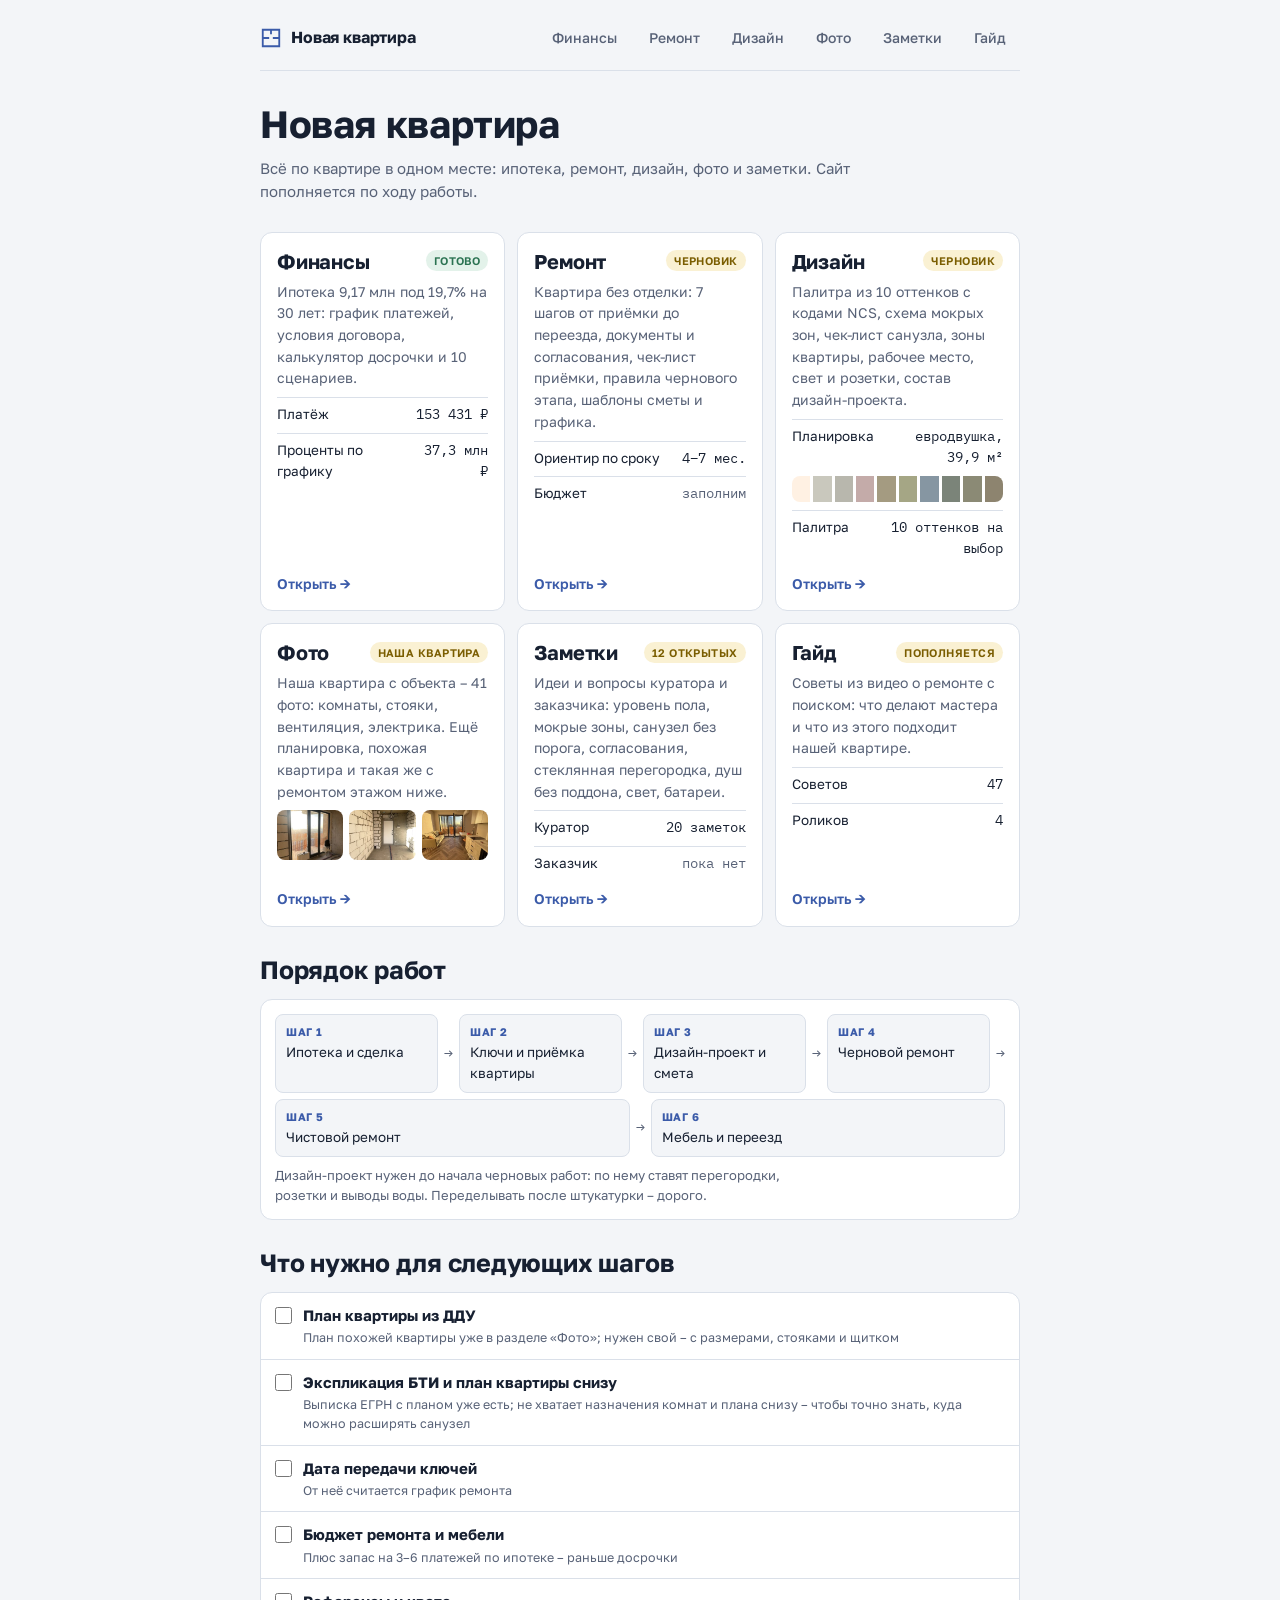
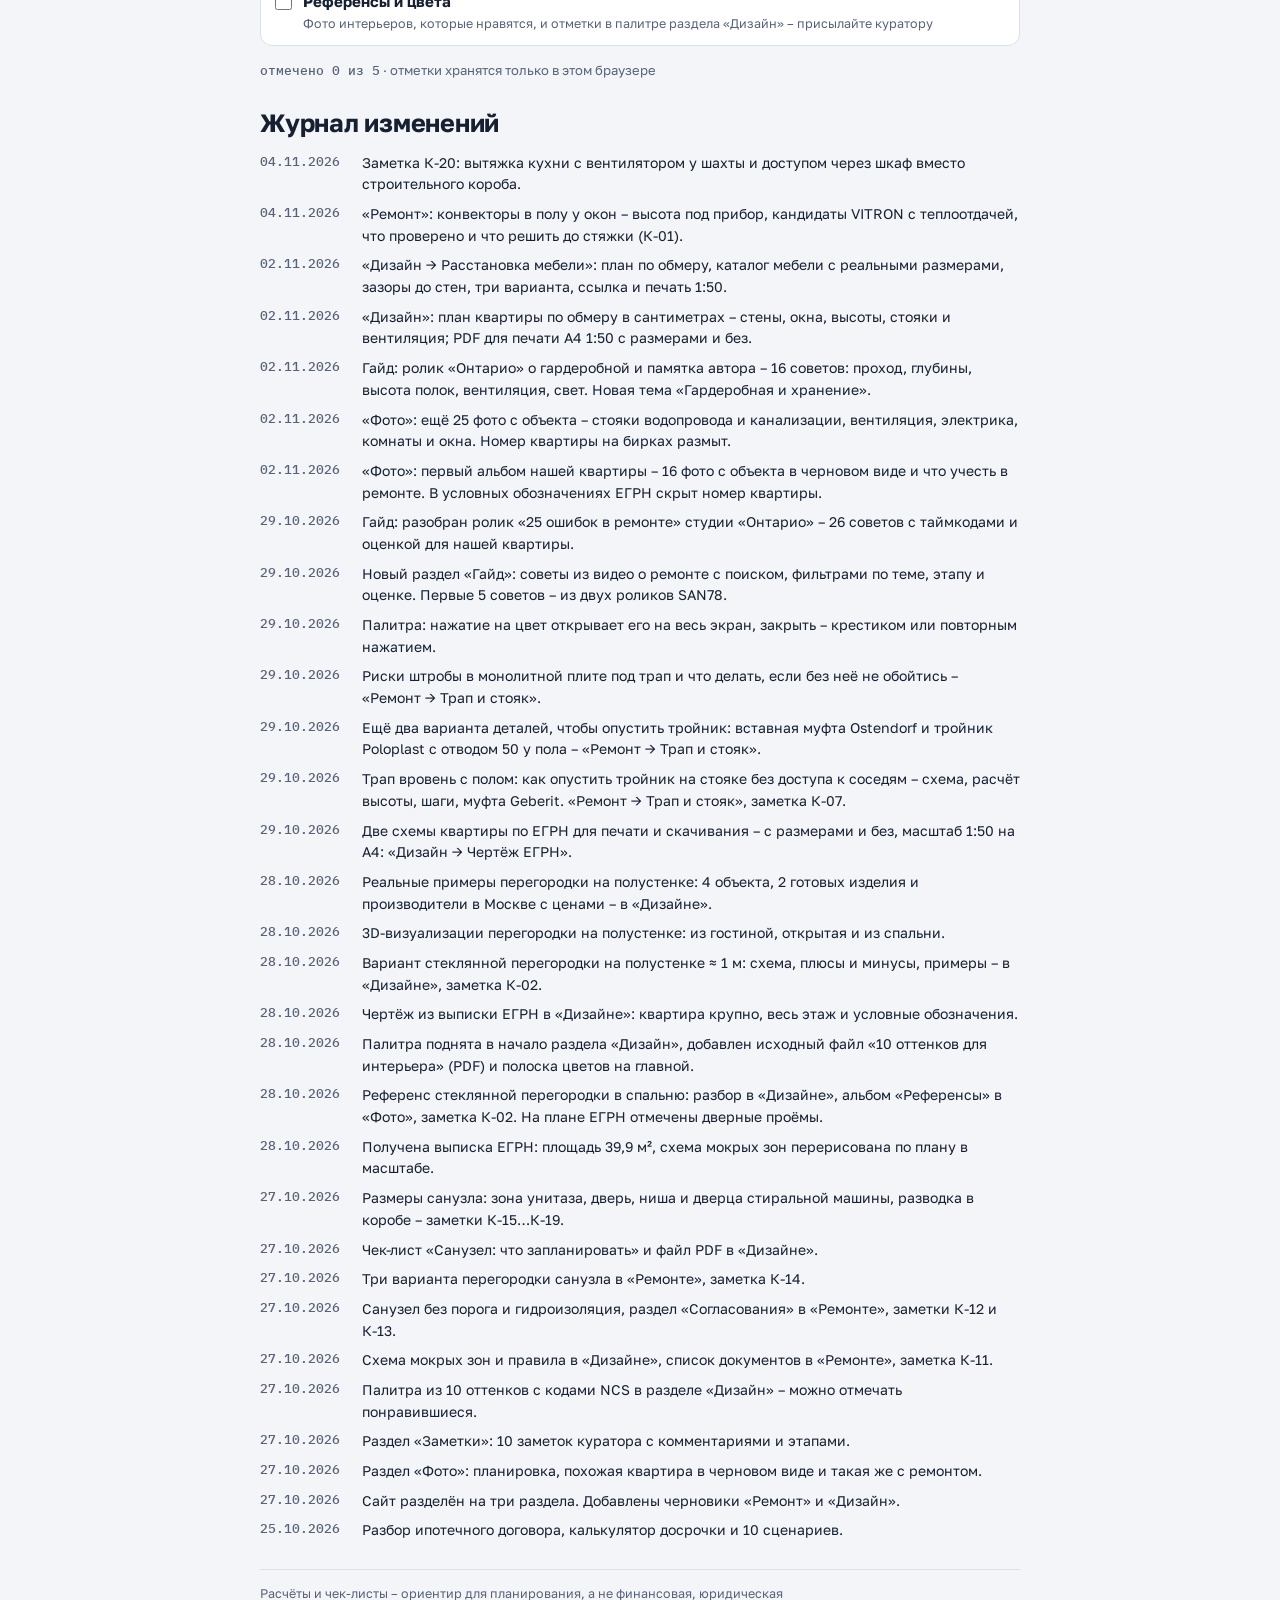
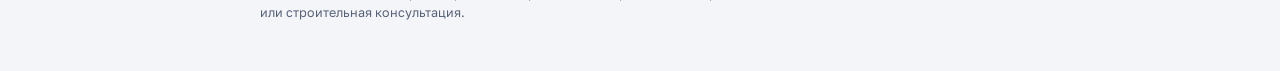
==== index.html @ 610b4671 "Заметки: К-20 – вытяжка кухни с вентилятором у шахты, доступ через шкаф Co-Authored-By: Claude Opus " ====
<!doctype html>
<html lang="ru">
<head>
<meta charset="utf-8">
<meta name="viewport" content="width=device-width, initial-scale=1, viewport-fit=cover">
<meta name="robots" content="noindex">
<meta name="description" content="Финансы, ремонт и дизайн новой квартиры в одном месте.">
<title>Новая квартира</title>
<link rel="preconnect" href="https://fonts.googleapis.com">
<link rel="preconnect" href="https://fonts.gstatic.com" crossorigin>
<link rel="stylesheet" href="https://fonts.googleapis.com/css2?family=Golos+Text:wght@400;500;600;700&family=IBM+Plex+Mono:wght@400;500;600&display=swap">
<link rel="stylesheet" href="assets/site.css">
</head>
<body>
<div class="wrap">
<header class="site">
  <a class="brand" href="./"><svg class="mark" viewBox="0 0 24 24" aria-hidden="true"><path d="M3 3h18v18H3zM3 12h7M14 12h7M12 3v5" fill="none" stroke="currentColor" stroke-width="2"/></svg>Новая квартира</a>
  <nav class="sections" aria-label="Разделы сайта"><a href="finansy/">Финансы</a><a href="remont/">Ремонт</a><a href="dizain/">Дизайн</a><a href="foto/">Фото</a><a href="zametki/">Заметки</a><a href="gaid/">Гайд</a></nav>
</header>

<div class="hero">
  <h1>Новая квартира</h1>
  <p class="muted">Всё по квартире в одном месте: ипотека, ремонт, дизайн, фото и заметки. Сайт пополняется по ходу работы.</p>
</div>

<section aria-label="Разделы">
  <div class="cards">
    <a class="card" href="finansy/">
      <div class="top"><h2>Финансы</h2><span class="chip o">Готово</span></div>
      <p>Ипотека 9,17 млн под 19,7% на 30 лет: график платежей, условия договора, калькулятор досрочки и 10 сценариев.</p>
      <div class="kv"><span>Платёж</span><span>153 431 ₽</span></div>
      <div class="kv"><span>Проценты по графику</span><span>37,3 млн ₽</span></div>
      <span class="go">Открыть →</span>
    </a>
    <a class="card" href="remont/">
      <div class="top"><h2>Ремонт</h2><span class="chip c">Черновик</span></div>
      <p>Квартира без отделки: 7 шагов от приёмки до переезда, документы и согласования, чек-лист приёмки, правила чернового этапа, шаблоны сметы и графика.</p>
      <div class="kv"><span>Ориентир по сроку</span><span>4–7 мес.</span></div>
      <div class="kv"><span>Бюджет</span><span class="tbd">заполним</span></div>
      <span class="go">Открыть →</span>
    </a>
    <a class="card" href="dizain/">
      <div class="top"><h2>Дизайн</h2><span class="chip c">Черновик</span></div>
      <p>Палитра из 10 оттенков с кодами NCS, схема мокрых зон, чек-лист санузла, зоны квартиры, рабочее место, свет и розетки, состав дизайн-проекта.</p>
      <div class="kv"><span>Планировка</span><span>евродвушка, 39,9 м²</span></div>
      <div class="palstrip" aria-label="Палитра из 10 оттенков"><i style="background:#FFF1E3"></i><i style="background:#C9C8BD"></i><i style="background:#B8B7AD"></i><i style="background:#C4ABA9"></i><i style="background:#A49B81"></i><i style="background:#A5A685"></i><i style="background:#8696A2"></i><i style="background:#7B8479"></i><i style="background:#8B8A75"></i><i style="background:#8D846F"></i></div>
      <div class="kv"><span>Палитра</span><span>10 оттенков на выбор</span></div>
      <span class="go">Открыть →</span>
    </a>
    <a class="card" href="foto/">
      <div class="top"><h2>Фото</h2><span class="chip c">Наша квартира</span></div>
      <p>Наша квартира с объекта – 41 фото: комнаты, стояки, вентиляция, электрика. Ещё планировка, похожая квартира и такая же с ремонтом этажом ниже.</p>
      <div class="strip" aria-hidden="true"><img src="foto/img/t/nasha-13.webp" alt="" loading="lazy"><img src="foto/img/t/nasha-02.webp" alt="" loading="lazy"><img src="foto/img/t/gotovaya-01.webp" alt="" loading="lazy"></div>
      <span class="go">Открыть →</span>
    </a>
    <a class="card" href="zametki/">
      <div class="top"><h2>Заметки</h2><span class="chip c">12 открытых</span></div>
      <p>Идеи и вопросы куратора и заказчика: уровень пола, мокрые зоны, санузел без порога, согласования, стеклянная перегородка, душ без поддона, свет, батареи.</p>
      <div class="kv"><span>Куратор</span><span>20 заметок</span></div>
      <div class="kv"><span>Заказчик</span><span class="tbd">пока нет</span></div>
      <span class="go">Открыть →</span>
    </a>
    <a class="card" href="gaid/">
      <div class="top"><h2>Гайд</h2><span class="chip c">Пополняется</span></div>
      <p>Советы из видео о ремонте с поиском: что делают мастера и что из этого подходит нашей квартире.</p>
      <div class="kv"><span>Советов</span><span data-g-tips>–</span></div>
      <div class="kv"><span>Роликов</span><span data-g-videos>–</span></div>
      <span class="go">Открыть →</span>
    </a>
  </div>
</section>

<section>
  <h2>Порядок работ</h2>
  <div class="flow">
    <div class="steps">
      <div class="step"><b>Шаг 1</b>Ипотека и сделка</div><span class="arrow">→</span>
      <div class="step"><b>Шаг 2</b>Ключи и приёмка квартиры</div><span class="arrow">→</span>
      <div class="step"><b>Шаг 3</b>Дизайн-проект и смета</div><span class="arrow">→</span>
      <div class="step"><b>Шаг 4</b>Черновой ремонт</div><span class="arrow">→</span>
      <div class="step"><b>Шаг 5</b>Чистовой ремонт</div><span class="arrow">→</span>
      <div class="step"><b>Шаг 6</b>Мебель и переезд</div>
    </div>
    <p class="small muted">Дизайн-проект нужен до начала черновых работ: по нему ставят перегородки, розетки и выводы воды. Переделывать после штукатурки – дорого.</p>
  </div>
</section>

<section>
  <h2>Что нужно для следующих шагов</h2>
  <ul class="checklist" data-list="home-next">
    <li><label><input type="checkbox" value="plan"><span><b>План квартиры из ДДУ</b><small>План похожей квартиры уже в разделе «Фото»; нужен свой – с размерами, стояками и щитком</small></span></label></li>
    <li><label><input type="checkbox" value="egrn"><span><b>Экспликация БТИ и план квартиры снизу</b><small>Выписка ЕГРН с планом уже есть; не хватает назначения комнат и плана снизу – чтобы точно знать, куда можно расширять санузел</small></span></label></li>
    <li><label><input type="checkbox" value="keys"><span><b>Дата передачи ключей</b><small>От неё считается график ремонта</small></span></label></li>
    <li><label><input type="checkbox" value="budget"><span><b>Бюджет ремонта и мебели</b><small>Плюс запас на 3–6 платежей по ипотеке – раньше досрочки</small></span></label></li>
    <li><label><input type="checkbox" value="style"><span><b>Референсы и цвета</b><small>Фото интерьеров, которые нравятся, и отметки в палитре раздела «Дизайн» – присылайте куратору</small></span></label></li>
  </ul>
  <p class="small muted"><span class="progress" data-progress="home-next"></span> · отметки хранятся только в этом браузере</p>
</section>

<section>
  <h2>Журнал изменений</h2>
  <ul class="log">
    <li><time datetime="2026-11-04">04.11.2026</time><span>Заметка К-20: вытяжка кухни с вентилятором у шахты и доступом через шкаф вместо строительного короба.</span></li>
    <li><time datetime="2026-11-04">04.11.2026</time><span>«Ремонт»: конвекторы в полу у окон – высота под прибор, кандидаты VITRON с теплоотдачей, что проверено и что решить до стяжки (К-01).</span></li>
    <li><time datetime="2026-11-02">02.11.2026</time><span>«Дизайн → Расстановка мебели»: план по обмеру, каталог мебели с реальными размерами, зазоры до стен, три варианта, ссылка и печать 1:50.</span></li>
    <li><time datetime="2026-11-02">02.11.2026</time><span>«Дизайн»: план квартиры по обмеру в сантиметрах – стены, окна, высоты, стояки и вентиляция; PDF для печати A4 1:50 с размерами и без.</span></li>
    <li><time datetime="2026-11-02">02.11.2026</time><span>Гайд: ролик «Онтарио» о гардеробной и памятка автора – 16 советов: проход, глубины, высота полок, вентиляция, свет. Новая тема «Гардеробная и хранение».</span></li>
    <li><time datetime="2026-11-02">02.11.2026</time><span>«Фото»: ещё 25 фото с объекта – стояки водопровода и канализации, вентиляция, электрика, комнаты и окна. Номер квартиры на бирках размыт.</span></li>
    <li><time datetime="2026-11-02">02.11.2026</time><span>«Фото»: первый альбом нашей квартиры – 16 фото с объекта в черновом виде и что учесть в ремонте. В условных обозначениях ЕГРН скрыт номер квартиры.</span></li>
    <li><time datetime="2026-10-29">29.10.2026</time><span>Гайд: разобран ролик «25 ошибок в ремонте» студии «Онтарио» – 26 советов с таймкодами и оценкой для нашей квартиры.</span></li>
    <li><time datetime="2026-10-29">29.10.2026</time><span>Новый раздел «Гайд»: советы из видео о ремонте с поиском, фильтрами по теме, этапу и оценке. Первые 5 советов – из двух роликов SAN78.</span></li>
    <li><time datetime="2026-10-29">29.10.2026</time><span>Палитра: нажатие на цвет открывает его на весь экран, закрыть – крестиком или повторным нажатием.</span></li>
    <li><time datetime="2026-10-29">29.10.2026</time><span>Риски штробы в монолитной плите под трап и что делать, если без неё не обойтись – «Ремонт → Трап и стояк».</span></li>
    <li><time datetime="2026-10-29">29.10.2026</time><span>Ещё два варианта деталей, чтобы опустить тройник: вставная муфта Ostendorf и тройник Poloplast с отводом 50 у пола – «Ремонт → Трап и стояк».</span></li>
    <li><time datetime="2026-10-29">29.10.2026</time><span>Трап вровень с полом: как опустить тройник на стояке без доступа к соседям – схема, расчёт высоты, шаги, муфта Geberit. «Ремонт → Трап и стояк», заметка К-07.</span></li>
    <li><time datetime="2026-10-29">29.10.2026</time><span>Две схемы квартиры по ЕГРН для печати и скачивания – с размерами и без, масштаб 1:50 на A4: «Дизайн → Чертёж ЕГРН».</span></li>
    <li><time datetime="2026-10-28">28.10.2026</time><span>Реальные примеры перегородки на полустенке: 4 объекта, 2 готовых изделия и производители в Москве с ценами – в «Дизайне».</span></li>
    <li><time datetime="2026-10-28">28.10.2026</time><span>3D-визуализации перегородки на полустенке: из гостиной, открытая и из спальни.</span></li>
    <li><time datetime="2026-10-28">28.10.2026</time><span>Вариант стеклянной перегородки на полустенке ≈ 1 м: схема, плюсы и минусы, примеры – в «Дизайне», заметка К-02.</span></li>
    <li><time datetime="2026-10-28">28.10.2026</time><span>Чертёж из выписки ЕГРН в «Дизайне»: квартира крупно, весь этаж и условные обозначения.</span></li>
    <li><time datetime="2026-10-28">28.10.2026</time><span>Палитра поднята в начало раздела «Дизайн», добавлен исходный файл «10 оттенков для интерьера» (PDF) и полоска цветов на главной.</span></li>
    <li><time datetime="2026-10-28">28.10.2026</time><span>Референс стеклянной перегородки в спальню: разбор в «Дизайне», альбом «Референсы» в «Фото», заметка К-02. На плане ЕГРН отмечены дверные проёмы.</span></li>
    <li><time datetime="2026-10-28">28.10.2026</time><span>Получена выписка ЕГРН: площадь 39,9 м², схема мокрых зон перерисована по плану в масштабе.</span></li>
    <li><time datetime="2026-10-27">27.10.2026</time><span>Размеры санузла: зона унитаза, дверь, ниша и дверца стиральной машины, разводка в коробе – заметки К-15…К-19.</span></li>
    <li><time datetime="2026-10-27">27.10.2026</time><span>Чек-лист «Санузел: что запланировать» и файл PDF в «Дизайне».</span></li>
    <li><time datetime="2026-10-27">27.10.2026</time><span>Три варианта перегородки санузла в «Ремонте», заметка К-14.</span></li>
    <li><time datetime="2026-10-27">27.10.2026</time><span>Санузел без порога и гидроизоляция, раздел «Согласования» в «Ремонте», заметки К-12 и К-13.</span></li>
    <li><time datetime="2026-10-27">27.10.2026</time><span>Схема мокрых зон и правила в «Дизайне», список документов в «Ремонте», заметка К-11.</span></li>
    <li><time datetime="2026-10-27">27.10.2026</time><span>Палитра из 10 оттенков с кодами NCS в разделе «Дизайн» – можно отмечать понравившиеся.</span></li>
    <li><time datetime="2026-10-27">27.10.2026</time><span>Раздел «Заметки»: 10 заметок куратора с комментариями и этапами.</span></li>
    <li><time datetime="2026-10-27">27.10.2026</time><span>Раздел «Фото»: планировка, похожая квартира в черновом виде и такая же с ремонтом.</span></li>
    <li><time datetime="2026-10-27">27.10.2026</time><span>Сайт разделён на три раздела. Добавлены черновики «Ремонт» и «Дизайн».</span></li>
    <li><time datetime="2026-10-25">25.10.2026</time><span>Разбор ипотечного договора, калькулятор досрочки и 10 сценариев.</span></li>
  </ul>
</section>

<footer>
  <p>Расчёты и чек-листы – ориентир для планирования, а не финансовая, юридическая или строительная консультация.</p>
</footer>
</div>
<script src="assets/site.js"></script>
</body>
</html>
---- assets/site.css ----
/* Общие стили сайта «Новая квартира».
   Layout: одна колонка до 760px, меню разделов сверху; деньги и размеры – моноширинным шрифтом, как в выписке и на чертеже */
:root{
  --bg:#F3F5F8; --surface:#FFFFFF; --ink:#172031; --muted:#586277; --line:#DAE0E9; --tint:#E8EEF9;
  --accent:#3B5BA9; --int:#C9741F; --princ:#3B5BA9; --base:#8C95A6;
  --warn:#A9401A; --warn-bg:#FBEBE3; --chk:#7A5D00; --chk-bg:#FAF1D3; --ok:#2B7352; --ok-bg:#E3F2EA;
  --f-display:"Golos Text", system-ui, -apple-system, "Segoe UI", sans-serif;
  --f-body:"Golos Text", system-ui, -apple-system, "Segoe UI", sans-serif;
  --f-num:"IBM Plex Mono", ui-monospace, "SFMono-Regular", Menlo, Consolas, monospace;
}
@media (prefers-color-scheme: dark){ :root:not([data-theme="light"]){
  --bg:#0D1118; --surface:#151B26; --ink:#E3E7EF; --muted:#98A1B3; --line:#273042; --tint:#1A2336;
  --accent:#93AAF0; --int:#C47A30; --princ:#6582D4; --base:#6E7789;
  --warn:#F08B5E; --warn-bg:#2C1A13; --chk:#E3C152; --chk-bg:#29230F; --ok:#62C79A; --ok-bg:#11261D; color-scheme:dark }}
:root[data-theme="dark"]{
  --bg:#0D1118; --surface:#151B26; --ink:#E3E7EF; --muted:#98A1B3; --line:#273042; --tint:#1A2336;
  --accent:#93AAF0; --int:#C47A30; --princ:#6582D4; --base:#6E7789;
  --warn:#F08B5E; --warn-bg:#2C1A13; --chk:#E3C152; --chk-bg:#29230F; --ok:#62C79A; --ok-bg:#11261D; color-scheme:dark }

*{box-sizing:border-box}
body{background:var(--bg);color:var(--ink);font-family:var(--f-body);font-size:15px;line-height:1.55;
  padding-left:max(16px, env(safe-area-inset-left, 0px));padding-right:max(16px, env(safe-area-inset-right, 0px));padding-block:20px 48px}
.wrap{max-width:760px;margin:0 auto;display:flex;flex-direction:column;gap:28px}
h1,h2,h3{font-family:var(--f-display);text-wrap:balance;margin:0;letter-spacing:-0.01em}
h1{font-size:clamp(26px,6.4vw,38px);line-height:1.12;font-weight:700}
h2{font-size:clamp(20px,4.6vw,25px);line-height:1.2;font-weight:700}
h3{font-size:16px;font-weight:600}
p{margin:0;max-width:66ch}
a{color:var(--accent)}
.num,td,.mono{font-family:var(--f-num);font-variant-numeric:tabular-nums}
.eyebrow{font-size:12px;letter-spacing:.06em;text-transform:uppercase;color:var(--muted);font-weight:500}
.muted{color:var(--muted)}
.small{font-size:13px}
section{display:flex;flex-direction:column;gap:14px;scroll-margin-top:12px}
.stack{display:flex;flex-direction:column;gap:10px}

/* hero */
.hero{display:flex;flex-direction:column;gap:12px;padding-top:4px}
.facts{display:grid;grid-template-columns:repeat(2,minmax(0,1fr));gap:1px;background:var(--line);border:1px solid var(--line);border-radius:10px;overflow:hidden;margin:4px 0 0}
.facts div{background:var(--surface);padding:10px 12px;display:flex;flex-direction:column;gap:2px;min-width:0}
.facts dt{font-size:12px;color:var(--muted)}
.facts dd{margin:0;font-family:var(--f-num);font-size:14.5px;font-weight:500;overflow-wrap:anywhere}
.facts dd small{display:block;font-family:var(--f-body);font-size:12px;font-weight:400;color:var(--muted)}
nav.toc{display:flex;flex-wrap:wrap;gap:6px}
nav.toc a{font-size:13px;text-decoration:none;color:var(--ink);background:var(--surface);border:1px solid var(--line);border-radius:999px;padding:5px 11px}
nav.toc a:hover{border-color:var(--accent);color:var(--accent)}
a:focus-visible,button:focus-visible,input:focus-visible,select:focus-visible,summary:focus-visible{outline:2px solid var(--accent);outline-offset:2px}

/* главное */
.key{background:var(--tint);border-radius:12px;padding:16px;display:flex;flex-direction:column;gap:10px}
.key ol{margin:0;padding-left:20px;display:flex;flex-direction:column;gap:8px}
.key li::marker{font-family:var(--f-num);color:var(--accent);font-weight:600}

/* формула */
.formula{font-family:var(--f-num);font-size:14px;background:var(--surface);border:1px dashed var(--line);border-radius:8px;padding:10px 12px;overflow-x:auto;white-space:nowrap}
.formula b{color:var(--int)}

/* chart */
.chart{background:var(--surface);border:1px solid var(--line);border-radius:12px;padding:12px 12px 8px;display:flex;flex-direction:column;gap:8px}
.chart .box{position:relative;height:240px}
.legend{display:flex;flex-wrap:wrap;gap:14px;font-size:13px;color:var(--muted)}
.legend span{display:inline-flex;align-items:center;gap:6px}
.sw{width:12px;height:12px;border-radius:3px;display:inline-block}
.sw.line{height:3px;border-radius:2px}
.sw.dash{height:0;border-top:2px dashed var(--base);background:none!important}

/* tables */
.tscroll{overflow-x:auto;border:1px solid var(--line);border-radius:10px;background:var(--surface)}
table{border-collapse:collapse;width:100%;font-size:13px}
th{font-family:var(--f-body);font-weight:500;color:var(--muted);text-align:right;padding:8px 10px;border-bottom:1px solid var(--line);white-space:nowrap;font-size:12px}
th:first-child,td:first-child{text-align:left}
td{padding:7px 10px;text-align:right;white-space:nowrap;border-bottom:1px solid var(--line)}
tr:last-child td{border-bottom:none}
td.hl{color:var(--ok);font-weight:600}

/* условия */
.terms{list-style:none;margin:0;padding:0;display:flex;flex-direction:column;gap:10px}
.terms li{background:var(--surface);border:1px solid var(--line);border-radius:10px;padding:12px 14px;display:flex;flex-direction:column;gap:6px}
.terms .row{display:flex;gap:8px;align-items:baseline;flex-wrap:wrap}
.chip{font-size:11px;font-weight:600;letter-spacing:.04em;text-transform:uppercase;border-radius:999px;padding:2px 8px;white-space:nowrap}
.chip.w{color:var(--warn);background:var(--warn-bg)}
.chip.c{color:var(--chk);background:var(--chk-bg)}
.chip.o{color:var(--ok);background:var(--ok-bg)}
.terms .ref{font-size:12px;color:var(--muted);margin-left:auto}

/* схема шагов */
.flow{display:flex;flex-direction:column;gap:8px;background:var(--surface);border:1px solid var(--line);border-radius:12px;padding:14px}
.steps{display:flex;flex-wrap:wrap;align-items:stretch;gap:6px}
.step{flex:1 1 150px;min-width:0;border:1px solid var(--line);border-radius:8px;padding:8px 10px;font-size:13.5px;background:var(--bg)}
.step b{display:block;font-size:11px;letter-spacing:.05em;text-transform:uppercase;color:var(--accent);margin-bottom:2px}
.arrow{align-self:center;color:var(--muted);font-family:var(--f-num)}
@media (max-width:520px){.steps{flex-direction:column}.step{flex:0 0 auto}.arrow{transform:rotate(90deg);align-self:flex-start;margin-left:14px;line-height:1}}

.vs{display:grid;grid-template-columns:repeat(2,minmax(0,1fr));gap:10px}
@media (max-width:520px){.vs{grid-template-columns:1fr}}
.opt{background:var(--surface);border:1px solid var(--line);border-radius:12px;padding:14px;display:flex;flex-direction:column;gap:6px;min-width:0}
.opt.best{border-color:var(--ok);box-shadow:inset 0 0 0 1px var(--ok)}
.opt .big{font-family:var(--f-num);font-size:22px;font-weight:600}
.opt .big.good{color:var(--ok)}
.kv{display:flex;justify-content:space-between;gap:10px;font-size:13.5px;border-top:1px solid var(--line);padding-top:6px}
.kv span:last-child{font-family:var(--f-num);text-align:right}

.note{font-size:13.5px;color:var(--muted);border-left:3px solid var(--line);padding:2px 0 2px 12px}

/* калькулятор */
.calc{background:var(--surface);border:1px solid var(--line);border-radius:14px;padding:16px;display:flex;flex-direction:column;gap:14px}
.fields{display:grid;grid-template-columns:repeat(2,minmax(0,1fr));gap:12px}
@media (max-width:520px){.fields{grid-template-columns:1fr}}
.field{display:flex;flex-direction:column;gap:4px;min-width:0}
.field label{font-size:13px;color:var(--muted)}
input[type=number],input[type=date],select{font:500 15px var(--f-num);color:var(--ink);background:var(--bg);border:1px solid var(--line);border-radius:8px;padding:9px 10px;width:100%;min-width:0}
.seg{display:flex;border:1px solid var(--line);border-radius:10px;overflow:hidden;background:var(--bg)}
.seg label{flex:1;text-align:center;padding:9px 8px;font-size:14px;cursor:pointer;color:var(--muted)}
.seg input{position:absolute;opacity:0;pointer-events:none}
.seg small{display:block;font-size:11.5px;font-weight:400;opacity:.85}
.seg input:checked + span{color:var(--surface);}
.seg label:has(input:checked){background:var(--accent);color:var(--surface);font-weight:600}
.seg label:has(input:focus-visible){outline:2px solid var(--accent);outline-offset:-3px}
.check{display:flex;gap:8px;align-items:flex-start;font-size:13.5px}
.check input{margin-top:3px;accent-color:var(--accent)}
.res{display:grid;grid-template-columns:repeat(2,minmax(0,1fr));gap:1px;background:var(--line);border-radius:10px;overflow:hidden;border:1px solid var(--line)}
.res div{background:var(--surface);padding:10px 12px;display:flex;flex-direction:column;gap:2px;min-width:0}
.res dt{font-size:12px;color:var(--muted)}
.res dd{margin:0;font:600 17px var(--f-num);overflow-wrap:anywhere}
.res dd.good{color:var(--ok)}
.res dd small{display:block;font:400 12px var(--f-body);color:var(--muted)}
.warnline{font-size:13px;color:var(--warn);background:var(--warn-bg);border-radius:8px;padding:8px 10px}

/* годовой график */
details.year{background:var(--surface);border:1px solid var(--line);border-radius:10px}
details.year + details.year{margin-top:6px}
details.year summary{cursor:pointer;list-style:none;padding:10px 12px;display:grid;grid-template-columns:auto 1fr;gap:2px 12px;align-items:baseline}
details.year summary::-webkit-details-marker{display:none}
details.year summary .y{font-weight:600;grid-row:span 2}
details.year summary .y::before{content:"›";display:inline-block;margin-right:6px;color:var(--muted);transition:transform .15s}
details.year[open] summary .y::before{transform:rotate(90deg)}
details.year summary .s{font-family:var(--f-num);font-size:12.5px;color:var(--muted);text-align:right;overflow-wrap:anywhere}
details.year .tscroll{border:none;border-top:1px solid var(--line);border-radius:0 0 10px 10px}
@media (prefers-reduced-motion: reduce){*{transition:none!important;scroll-behavior:auto!important}}
footer{font-size:12.5px;color:var(--muted);display:flex;flex-direction:column;gap:6px;border-top:1px solid var(--line);padding-top:14px}

/* база */
:root{padding-top:env(safe-area-inset-top,0px);padding-bottom:env(safe-area-inset-bottom,0px)}
html{-webkit-text-size-adjust:100%}
body{margin:0}
img{max-width:100%}
[hidden]{display:none!important}

/* шапка сайта и меню разделов */
.site{display:flex;flex-wrap:wrap;align-items:center;justify-content:space-between;gap:10px 16px;padding-bottom:14px;border-bottom:1px solid var(--line)}
.brand{display:inline-flex;align-items:center;gap:9px;text-decoration:none;color:var(--ink);font-weight:700;font-size:16px;letter-spacing:-0.01em}
.brand .mark{width:22px;height:22px;flex:none;color:var(--accent)}
.sections{display:flex;flex-wrap:wrap;gap:4px}
.sections a{padding:6px 13px;border-radius:999px;text-decoration:none;color:var(--muted);font-size:14px;font-weight:500;border:1px solid transparent}
.sections a:hover{color:var(--ink);background:var(--tint)}
.sections a[aria-current="page"]{background:var(--ink);color:var(--surface)}

/* главная: карточки разделов */
.cards{display:grid;grid-template-columns:repeat(auto-fit,minmax(min(100%,220px),1fr));gap:12px}
.card{background:var(--surface);border:1px solid var(--line);border-radius:12px;padding:16px;display:flex;flex-direction:column;gap:8px;text-decoration:none;color:var(--ink);min-width:0}
.card:hover{border-color:var(--accent)}
.card .top{display:flex;justify-content:space-between;align-items:center;gap:8px}
.card h2{font-size:20px}
.card p{font-size:14px;color:var(--muted)}
.card .go{margin-top:auto;padding-top:6px;color:var(--accent);font-weight:600;font-size:14px}
.chip.n{color:var(--muted);background:var(--tint)}

/* этапы */
.stages{list-style:none;margin:0;padding:0;display:flex;flex-direction:column}
.stages > li{display:grid;grid-template-columns:34px minmax(0,1fr);gap:12px;position:relative;padding-bottom:18px}
.stages > li::before{content:"";position:absolute;left:16px;top:36px;bottom:2px;width:2px;background:var(--line)}
.stages > li:last-child{padding-bottom:0}
.stages > li:last-child::before{display:none}
.stages .dot{width:34px;height:34px;border-radius:50%;border:2px solid var(--accent);background:var(--surface);color:var(--accent);display:grid;place-items:center;font:600 14px var(--f-num)}
.stages .body{display:flex;flex-direction:column;gap:6px;padding-top:5px;min-width:0}
.stages .meta{display:flex;flex-wrap:wrap;gap:6px;align-items:center}
.stages ul{margin:0;padding-left:18px;display:flex;flex-direction:column;gap:3px;font-size:14px}
.stages .link{font-size:13.5px}

/* чек-листы */
.checklist{list-style:none;margin:0;padding:0;background:var(--surface);border:1px solid var(--line);border-radius:12px;overflow:hidden}
.checklist li + li{border-top:1px solid var(--line)}
.checklist label{display:flex;gap:11px;align-items:flex-start;padding:11px 14px;cursor:pointer}
.checklist input{margin:3px 0 0;width:17px;height:17px;flex:none;accent-color:var(--ok)}
.checklist label span{min-width:0}
.checklist small{display:block;color:var(--muted);font-size:12.5px;margin-top:1px}
.checklist input:checked + span{color:var(--muted)}
.checklist input:checked + span b{text-decoration:line-through;text-decoration-thickness:1px}
.cl-head{display:flex;justify-content:space-between;align-items:baseline;gap:10px;flex-wrap:wrap}
.progress{font:500 12.5px var(--f-num);color:var(--muted)}
.progress.done{color:var(--ok)}

/* поля «заполним» */
.tbd{color:var(--muted);font-family:var(--f-body);font-weight:400}
td.l{font-family:var(--f-body);white-space:normal;min-width:170px}
tr.total td{font-weight:600;border-top:1px solid var(--line)}

/* журнал */
.log{list-style:none;margin:0;padding:0;display:flex;flex-direction:column;gap:8px}
.log li{display:grid;grid-template-columns:92px minmax(0,1fr);gap:10px;font-size:14px}
.log time{font:500 13px var(--f-num);color:var(--muted);padding-top:1px}

/* таблица-раскладка */
.grid2{display:grid;grid-template-columns:repeat(2,minmax(0,1fr));gap:10px}
@media (max-width:520px){.grid2{grid-template-columns:1fr}}
.panel{background:var(--surface);border:1px solid var(--line);border-radius:12px;padding:14px;display:flex;flex-direction:column;gap:6px;min-width:0}
.panel ul{margin:0;padding-left:18px;display:flex;flex-direction:column;gap:3px;font-size:14px}
.swatches{display:flex;gap:8px;flex-wrap:wrap}
.swatches span{width:44px;height:44px;border-radius:8px;border:1px dashed var(--line);display:grid;place-items:center;color:var(--muted);font-size:18px}

/* фото: альбомы и просмотр */
.album{display:flex;flex-direction:column;gap:12px}
.album-head{display:flex;flex-wrap:wrap;align-items:baseline;gap:6px 10px}
.gallery{display:grid;grid-template-columns:repeat(auto-fill,minmax(min(100%,150px),1fr));gap:8px;margin:0}
.gallery figure{margin:0;display:flex;flex-direction:column;gap:5px;min-width:0}
.gallery a.ph{display:block;border-radius:8px;overflow:hidden;background:var(--line);aspect-ratio:4/3}
.gallery a.ph img{width:100%;height:100%;object-fit:cover;display:block;transition:transform .2s}
.gallery a.ph:hover img{transform:scale(1.03)}
.gallery figcaption{font-size:12.5px;line-height:1.35;color:var(--muted)}
.gallery.wide{grid-template-columns:repeat(auto-fill,minmax(min(100%,165px),1fr))}
.plan{background:var(--surface);border:1px solid var(--line);border-radius:12px;padding:12px;display:grid;grid-template-columns:minmax(0,1.4fr) minmax(0,1fr);gap:14px;align-items:start}
@media (max-width:620px){.plan{grid-template-columns:1fr}}
.plan a.ph{display:block;border-radius:8px;overflow:hidden}
.plan img{display:block;width:100%;height:auto}
.empty{border:1px dashed var(--line);border-radius:12px;padding:18px 16px;display:flex;flex-direction:column;gap:6px;color:var(--muted);font-size:14px}
.empty b{color:var(--ink)}
.strip{display:grid;grid-template-columns:repeat(3,minmax(0,1fr));gap:6px}
.strip a{display:block;border-radius:8px;overflow:hidden;aspect-ratio:4/3;background:var(--line)}
.strip img{width:100%;height:100%;object-fit:cover;display:block}

dialog.lb{border:none;padding:0;margin:0;width:100vw;height:100%;max-width:none;max-height:none;background:rgba(8,10,14,.94);color:#F2F4F8}
dialog.lb::backdrop{background:rgba(8,10,14,.94)}
dialog.lb[open]{display:grid;grid-template-rows:minmax(0,1fr) auto}
.lb-stage{position:relative;display:grid;place-items:center;min-height:0;padding:calc(env(safe-area-inset-top,0px) + 48px) max(8px,env(safe-area-inset-right,0px)) 8px max(8px,env(safe-area-inset-left,0px))}
.lb-stage img{max-width:100%;max-height:calc(100vh - 130px);max-height:calc(100dvh - 130px);object-fit:contain;border-radius:4px;user-select:none}
.lb-cap{padding:10px max(16px,env(safe-area-inset-right,0px)) calc(14px + env(safe-area-inset-bottom,0px)) max(16px,env(safe-area-inset-left,0px));font-size:14px;line-height:1.45;text-align:center;color:#D5DAE3}
.lb-cap .n{font:500 12px var(--f-num);color:#9AA3B5;display:block;margin-bottom:2px}
.lb button{position:absolute;border:none;background:rgba(255,255,255,.12);color:#fff;width:44px;height:44px;border-radius:50%;font-size:22px;line-height:1;cursor:pointer;display:grid;place-items:center}
.lb button:hover{background:rgba(255,255,255,.22)}
.lb button:focus-visible{outline:2px solid #fff;outline-offset:2px}
.lb .x{top:calc(env(safe-area-inset-top,0px) + 8px);right:max(10px,env(safe-area-inset-right,0px))}
.lb .prev{left:max(10px,env(safe-area-inset-left,0px));top:50%;transform:translateY(-50%)}
.lb .next{right:max(10px,env(safe-area-inset-right,0px));top:50%;transform:translateY(-50%)}
@media (max-width:520px){.lb .prev,.lb .next{top:auto;bottom:6px;transform:none}}
@media (prefers-reduced-motion: reduce){.gallery a.ph img{transition:none}}
.strip > img{aspect-ratio:4/3;border-radius:8px;background:var(--line)}

/* заметки */
.filters{display:flex;flex-wrap:wrap;gap:6px}
.filters button{font:500 13px var(--f-body);color:var(--ink);background:var(--surface);border:1px solid var(--line);border-radius:999px;padding:6px 12px;cursor:pointer}
.filters button[aria-pressed="true"]{background:var(--ink);color:var(--surface);border-color:var(--ink)}
.filters button .c{font-family:var(--f-num);opacity:.7;margin-left:4px}
.notes{list-style:none;margin:0;padding:0;display:flex;flex-direction:column;gap:10px}
.note{background:var(--surface);border:1px solid var(--line);border-radius:12px;padding:13px 14px;display:flex;flex-direction:column;gap:8px;scroll-margin-top:12px}
.note:target{border-color:var(--accent);box-shadow:inset 0 0 0 1px var(--accent)}
.note .nh{display:flex;flex-wrap:wrap;align-items:baseline;gap:6px 8px}
.note .id{font:600 12.5px var(--f-num);color:var(--accent)}
.note h3{flex:1 1 220px;min-width:0}
.note .orig{font-size:14.5px}
.note .cm{font-size:13.5px;color:var(--muted);border-left:3px solid var(--tint);padding:1px 0 1px 11px;display:flex;flex-direction:column;gap:4px}
.note .cm b{color:var(--ink);font-weight:600}
.note .meta{display:flex;flex-wrap:wrap;gap:4px 14px;font-size:12.5px;color:var(--muted)}
.note .meta span b{color:var(--ink);font-weight:500}
.note[data-status="done"] .orig{color:var(--muted)}
.counts{font:500 13px var(--f-num);color:var(--muted)}

/* палитра */
.palette{list-style:none;margin:0;padding:0;display:grid;grid-template-columns:repeat(auto-fill,minmax(min(100%,210px),1fr));gap:10px}
.swc{background:var(--surface);border:1px solid var(--line);border-radius:12px;overflow:hidden;display:flex;flex-direction:column;min-width:0;scroll-margin-top:12px}
.swc .swatch{height:92px;border-bottom:1px solid var(--line)}
.swc .swb{padding:11px 12px 12px;display:flex;flex-direction:column;gap:6px;flex:1}
.swc .swh{display:flex;gap:8px;align-items:baseline}
.swc .swh .id{font:600 13px var(--f-num);color:var(--muted)}
.swc .swh h3{font-size:15px}
.swc .ncs{display:flex;justify-content:space-between;align-items:center;gap:8px;font:500 13px var(--f-num)}
.swc .fav{margin-top:auto;display:inline-flex;gap:7px;align-items:center;font-size:13px;color:var(--muted);cursor:pointer;padding-top:2px}
.swc .fav input{width:16px;height:16px;margin:0;accent-color:var(--accent)}
.swc:has(.fav input:checked){border-color:var(--accent);box-shadow:inset 0 0 0 1px var(--accent)}
.swc:has(.fav input:checked) .fav{color:var(--accent);font-weight:600}
.favbar{display:flex;flex-wrap:wrap;align-items:center;justify-content:space-between;gap:8px 14px;background:var(--tint);border-radius:10px;padding:10px 14px;font-size:14px}
.favbar button{font:600 13px var(--f-body);color:var(--surface);background:var(--accent);border:none;border-radius:999px;padding:7px 14px;cursor:pointer}
.swc .ncs{flex-wrap:wrap}
.swc .swh h3{overflow-wrap:anywhere;hyphens:auto}
@media (max-width:520px){
  .palette{grid-template-columns:repeat(2,minmax(0,1fr));gap:8px}
  .swc .swatch{height:70px}
  .swc .swb{padding:9px 10px 10px}
  .swc .swh h3{font-size:14px}
  .swc .ncs .chip{display:none}
  .sections a{padding:6px 10px}
}

/* схема мокрых зон */
:root{ --z-wet:#2F6FB3; --z-wet-bg:#DCE9F7; --z-ok:#2B7352; --z-ok-bg:#DDF0E5; --z-no:#B8442A; --z-no-bg:#FBE9E3; --z-off:#E6E9EE }
@media (prefers-color-scheme: dark){ :root:not([data-theme="light"]){ --z-wet:#7FB0EA; --z-wet-bg:#16273D; --z-ok:#62C79A; --z-ok-bg:#122A1F; --z-no:#F08B6E; --z-no-bg:#2E1712; --z-off:#1E2533 }}
:root[data-theme="dark"]{ --z-wet:#7FB0EA; --z-wet-bg:#16273D; --z-ok:#62C79A; --z-ok-bg:#122A1F; --z-no:#F08B6E; --z-no-bg:#2E1712; --z-off:#1E2533 }
.zmap{background:var(--surface);border:1px solid var(--line);border-radius:12px;padding:12px;display:flex;flex-direction:column;gap:10px}
.zmap .svgbox{overflow-x:auto}
.zmap svg{display:block;width:100%;min-width:520px;height:auto}
.zmap .r-wet{fill:var(--z-wet-bg);stroke:var(--z-wet);stroke-width:2.5}
.zmap .r-ok{fill:var(--z-ok-bg);stroke:var(--z-ok);stroke-width:2.5}
.zmap .r-no{fill:url(#hatch-no);stroke:var(--z-no);stroke-width:2.5}
.zmap .r-off{fill:var(--z-off);stroke:var(--line);stroke-width:2}
.zmap .hl{stroke:var(--z-no);stroke-width:1.4;opacity:.45}
.zmap .hb{fill:var(--z-no-bg)}
.zmap .kit{fill:none;stroke:var(--muted);stroke-width:1.5;stroke-dasharray:5 4}
.zmap .wall{fill:none;stroke:var(--ink);stroke-width:5}
.zmap .door{fill:none;stroke:var(--ink);stroke-width:2}
.zmap text{font-family:var(--f-body);fill:var(--ink)}
.zmap .t1{font-size:17px;font-weight:600}
.zmap .t2{font-size:13px;fill:var(--muted)}
.zmap .t3{font-size:12.5px;font-weight:600;letter-spacing:.04em}
.zmap .t-wet{fill:var(--z-wet)} .zmap .t-ok{fill:var(--z-ok)} .zmap .t-no{fill:var(--z-no)}
.zlegend{display:flex;flex-wrap:wrap;gap:8px 18px;font-size:13px;color:var(--muted)}
.zlegend span{display:inline-flex;align-items:center;gap:7px}
.zlegend i{width:16px;height:16px;border-radius:4px;display:inline-block;border:2px solid}
.zlegend .l-wet{background:var(--z-wet-bg);border-color:var(--z-wet)}
.zlegend .l-ok{background:var(--z-ok-bg);border-color:var(--z-ok)}
.zlegend .l-no{background:repeating-linear-gradient(45deg,var(--z-no-bg) 0 4px,var(--z-no) 4px 5px);border-color:var(--z-no)}
.rules{list-style:none;margin:0;padding:0;display:flex;flex-direction:column;gap:8px}
.rules li{background:var(--surface);border:1px solid var(--line);border-radius:10px;padding:10px 13px;display:flex;flex-direction:column;gap:3px;font-size:14px}
.rules .src{font-size:12px;color:var(--muted)}
.zmap .r-no-m{fill:url(#hatch-no-m);stroke:var(--z-no);stroke-width:2.5}
.zmap .m1{font-size:22px;font-weight:600}
.zmap .m1s{font-size:17px;font-weight:600}
.zmap .m2{font-size:16px;fill:var(--muted)}
.zmap .m3{font-size:15px;font-weight:600;letter-spacing:.03em}
.zmap .svgbox.tall{display:none}
.zmap .svgbox.tall svg{min-width:0;max-width:420px;margin:0 auto}
@media (max-width:600px){.zmap .svgbox.wide{display:none}.zmap .svgbox.tall{display:block}}
td.l{text-align:left}
@media (max-width:520px){td.l{min-width:120px}}

/* варианты перегородки */
.opts3{display:grid;grid-template-columns:repeat(auto-fit,minmax(min(100%,220px),1fr));gap:10px}
.opts3 .panel{gap:8px}
.opts3 .thick{font:500 13.5px var(--f-num);background:var(--tint);border-radius:8px;padding:8px 10px;display:flex;flex-direction:column;gap:2px}
.opts3 .thick b{font-size:18px;font-weight:600}
.opts3 h4{margin:4px 0 0;font:600 12px var(--f-body);letter-spacing:.05em;text-transform:uppercase;color:var(--muted)}
.opts3 ul{font-size:13.5px}
.opts3 .kv span:last-child{font-family:var(--f-body)}
.opts3 .thick span{font-family:var(--f-body);font-size:13px;color:var(--muted)}

/* чек-лист санузла */
details.grp{background:var(--surface);border:1px solid var(--line);border-radius:12px}
details.grp > summary{cursor:pointer;list-style:none;padding:12px 14px;display:flex;justify-content:space-between;align-items:baseline;gap:10px;flex-wrap:wrap}
details.grp > summary::-webkit-details-marker{display:none}
details.grp > summary .g{font-weight:600}
details.grp > summary .g::before{content:"›";display:inline-block;margin-right:8px;color:var(--muted);transition:transform .15s}
details.grp[open] > summary .g::before{transform:rotate(90deg)}
details.grp > .checklist{border:none;border-top:1px solid var(--line);border-radius:0 0 12px 12px}
#sanuzel{gap:10px}
.filelink{display:inline-flex;align-items:center;gap:8px;font-weight:500;text-decoration:none;border:1px solid var(--line);background:var(--surface);border-radius:10px;padding:9px 13px;color:var(--accent)}
.filelink::before{content:"PDF";font:600 11px var(--f-num);color:var(--surface);background:var(--accent);border-radius:4px;padding:2px 5px}
.filelink:hover{border-color:var(--accent)}
#sanuzel .checklist input:checked + span{color:var(--ink)}
#sanuzel .checklist input:checked + span b{text-decoration:none;color:var(--accent)}
#sanuzel .checklist input{accent-color:var(--accent)}
#razmery-sanuzla .kv span:last-child{white-space:nowrap}
#razmery-sanuzla .kv span:first-child{min-width:0}

/* схема по ЕГРН */
.zgrid{display:grid;grid-template-columns:minmax(0,1.15fr) minmax(0,1fr);gap:16px;align-items:start}
@media (max-width:700px){.zgrid{grid-template-columns:1fr}}
.zmap .svgbox.egrn svg{min-width:0;max-width:460px;margin:0 auto}
.zside{display:flex;flex-direction:column;gap:6px;min-width:0}
.zside .zlegend{flex-direction:column;gap:7px;margin-bottom:6px}
.zmap .shaft{fill:url(#hatch-shaft);stroke:var(--ink);stroke-width:2}
.zmap .sb{fill:var(--surface)} .zmap .sl{stroke:var(--ink);stroke-width:2}
.zmap .wall{fill:none;stroke:var(--ink);stroke-width:5;stroke-linejoin:round}
.zmap .pt{stroke:var(--ink);stroke-width:4;stroke-dasharray:10 6;opacity:.75}
.zmap .cond{stroke:var(--muted);stroke-width:2;stroke-dasharray:14 8}
.zmap .win{stroke:var(--z-wet);stroke-width:9;stroke-linecap:butt}
.zmap .gap{stroke:var(--surface);stroke-width:8}
.zlegend .l-shaft{background:repeating-linear-gradient(-45deg,var(--surface) 0 3px,var(--ink) 3px 4px);border-color:var(--ink)}
.zlegend .l-pt{border:none;height:0;width:22px;border-top:3px dashed var(--ink);border-radius:0;opacity:.75}
.zlegend .l-cond{border:none;height:0;width:22px;border-top:2px dashed var(--muted);border-radius:0}
.zmap .svgbox.egrn .m1{font-size:26px}
.zmap .svgbox.egrn .m1s{font-size:18px;font-weight:600}
.zmap .svgbox.egrn .m2{font-size:19px}
.zmap .svgbox.egrn .m3{font-size:17px}
.zmap .dgap{stroke:var(--surface);stroke-width:7}
.zlegend .l-door{border:2px solid var(--ink);border-top:none;border-bottom:none;border-radius:0;width:18px;height:10px;background:none}
figure.refph{margin:0;display:flex;flex-direction:column;gap:6px;min-width:0}
figure.refph a.ph{display:block;border-radius:12px;overflow:hidden;background:var(--line)}
figure.refph img{display:block;width:100%;height:auto;max-height:620px;object-fit:cover}
figure.refph figcaption{font-size:12.5px;color:var(--muted)}
.note .strip{grid-template-columns:repeat(4,minmax(0,1fr));max-width:420px}
.palstrip{display:grid;grid-template-columns:repeat(10,minmax(0,1fr));gap:3px;border-radius:8px;overflow:hidden}
.palstrip i{display:block;height:26px}
.gallery.plans a.ph{background:#fff;border:1px solid var(--line)}
.gallery.plans a.ph img{object-fit:contain}
.egrnwrap{display:flex;flex-direction:column;gap:12px}
figure.refph.plan1 a.ph{background:#fff;border:1px solid var(--line)}
figure.refph.plan1 img{max-height:none;object-fit:contain}

/* перегородка на полустенке: вид сбоку */
h3.vh{font-size:17px;margin-top:6px}
.elev{background:var(--surface);border:1px solid var(--line);border-radius:12px;padding:10px;min-width:0}
.elev svg{display:block;width:100%;height:auto}
.elev .e-ceil,.elev .e-floor{stroke:var(--ink);stroke-width:4}
.elev .e-track{fill:var(--ink)}
.elev .e-glass{fill:var(--z-wet-bg);opacity:.9}
.elev .e-frame{fill:none;stroke:var(--ink);stroke-width:4}
.elev .e-bar{stroke:var(--ink);stroke-width:3}
.elev .e-handle{stroke:var(--ink);stroke-width:5;stroke-linecap:round}
.elev .e-wall{fill:var(--tint);stroke:var(--ink);stroke-width:3}
.elev .e-sill{fill:var(--muted)}
.elev .e-sock{fill:var(--surface);stroke:var(--ink);stroke-width:2}
.elev .e-arrow{fill:none;stroke:var(--accent);stroke-width:3;stroke-linecap:round}
.elev .e-dim{stroke:var(--muted);stroke-width:1.5}
.elev text{font-family:var(--f-body);fill:var(--ink)}
.elev .e-t{font-size:17px;font-weight:600}
.elev .e-s{font-size:14px;fill:var(--muted)}
.elev svg{max-width:720px;margin:0 auto}
.elev .e-t{font-size:22px}
.elev .e-s{font-size:17px}
.gallery.viz a.ph{aspect-ratio:16/10}

/* Реальные примеры: карточки ссылок */
.reflinks{display:flex;flex-direction:column;gap:8px;margin-top:4px}
.reflinks h4{margin:10px 0 0;font:600 12px var(--f-body);letter-spacing:.05em;text-transform:uppercase;color:var(--muted)}
.reflinks ul{list-style:none;margin:0;padding:0;display:grid;grid-template-columns:repeat(auto-fill,minmax(min(300px,100%),1fr));gap:10px}
.reflinks li{background:var(--surface);border:1px solid var(--line);border-radius:10px;padding:12px 14px;display:flex;flex-direction:column;gap:6px;min-width:0}
.reflinks li:has(a.rl:hover){border-color:var(--accent)}
.reflinks a.rl{display:flex;flex-direction:column;gap:1px;text-decoration:none}
.reflinks a.rl b{font-weight:600;line-height:1.3}
.reflinks a.rl b::after{content:" ↗";font-weight:400}
.reflinks a.rl span{font:12px var(--f-num);color:var(--muted)}
.reflinks li p{margin:0;font-size:14px;overflow-wrap:anywhere}
.reflinks .tags{display:flex;flex-wrap:wrap;gap:6px;margin-top:auto}

/* Схемы для скачивания */
.dlgrid{display:grid;grid-template-columns:repeat(auto-fill,minmax(min(100%,250px),1fr));gap:12px}
.dlcard{background:var(--surface);border:1px solid var(--line);border-radius:12px;padding:10px;display:flex;flex-direction:column;gap:10px;min-width:0}
.dlcard figure{margin:0;display:flex;flex-direction:column;gap:6px}
.dlcard a.ph{display:block;border-radius:8px;overflow:hidden;background:#fff;border:1px solid var(--line);aspect-ratio:480/679}
.dlcard a.ph img{width:100%;height:100%;object-fit:contain;display:block}
.dlcard figcaption{font-weight:600;font-size:14px;line-height:1.35}
.dlrow{display:flex;flex-wrap:wrap;gap:8px}
.dlrow .filelink{font-size:14px;padding:7px 11px}
.filelink.png::before{content:"PNG"}

/* Разрез: трап и стояк */
.sect{background:var(--surface);border:1px solid var(--line);border-radius:12px;padding:10px;min-width:0}
.sect svg{display:block;width:100%;height:auto;max-width:720px;margin:0 auto}
.sect .s-screed{fill:var(--tint)}
.sect .s-slab{fill:url(#s-hatch)}
.sect .s-hb{fill:var(--z-off)}
.sect .s-hl{stroke:var(--muted);stroke-width:1.2;opacity:.45}
.sect .s-fill{fill:var(--surface);stroke:var(--muted);stroke-width:1.5;stroke-dasharray:4 3}
.sect .s-floor{stroke:var(--ink);stroke-width:3}
.sect .s-pipe{fill:var(--surface);stroke:var(--ink);stroke-width:2.5}
.sect .s-new{fill:var(--z-wet-bg);stroke:var(--z-wet);stroke-width:2.5}
.sect .s-old{fill:none;stroke:var(--muted);stroke-width:2;stroke-dasharray:6 4}
.sect .s-ink{fill:var(--ink)}
.sect .s-br{stroke:var(--ink);stroke-width:3}
.sect .s-wallr{fill:var(--line)}
.sect text{font-family:var(--f-body);font-size:19px;fill:var(--ink)}
.sect text.s-m{fill:var(--muted)}
.sect .s-halo{paint-order:stroke;stroke:var(--surface);stroke-width:5px;stroke-linejoin:round}
.sect .mk circle{fill:var(--accent)}
.sect .mk text{fill:var(--surface);font:700 17px var(--f-num);text-anchor:middle;dominant-baseline:central}
.skey{list-style:none;margin:0;padding:0;display:flex;flex-direction:column;gap:7px}
.skey li{display:flex;gap:9px;align-items:baseline;font-size:14px}
.skey .n{flex:none;width:22px;height:22px;border-radius:50%;background:var(--accent);color:var(--surface);font:700 12px var(--f-num);display:inline-grid;place-items:center;transform:translateY(5px)}
.formula.wrap{white-space:normal;line-height:1.5}
.panel.warnp{border-color:var(--warn);box-shadow:inset 3px 0 0 var(--warn)}

/* Палитра: цвет на весь экран */
.palette .swc{cursor:zoom-in}
.palette .swc .fav{cursor:pointer}
.swc .swatch{position:relative}
.swc .swatch::after{content:"";position:absolute;right:8px;top:8px;width:26px;height:26px;border-radius:50%;background:rgba(255,255,255,.72) url("data:image/svg+xml,%3Csvg xmlns='http://www.w3.org/2000/svg' viewBox='0 0 24 24' fill='none' stroke='%23172031' stroke-width='2' stroke-linecap='round'%3E%3Cpath d='M14 4h6v6M10 20H4v-6M20 4l-7 7M4 20l7-7'/%3E%3C/svg%3E") center/14px no-repeat;box-shadow:0 1px 3px rgba(0,0,0,.15)}
.swc .swatch:focus-visible{outline:2px solid var(--accent);outline-offset:-2px}
html.cv-lock{overflow:hidden}
dialog.cv{border:none;padding:0;margin:0;width:100vw;height:100%;max-width:none;max-height:none;color:#14181F;--cv-ui:rgba(20,24,31,.12);overflow:hidden;cursor:zoom-out}
dialog.cv.dk{color:#FFFFFF;--cv-ui:rgba(255,255,255,.2)}
dialog.cv::backdrop{background:rgba(8,10,14,.6)}
dialog.cv[open]{display:flex;flex-direction:column;justify-content:flex-end;animation:cv-in .22s ease-out}
@keyframes cv-in{from{opacity:0;transform:scale(.97)}to{opacity:1;transform:none}}
@media (prefers-reduced-motion: reduce){dialog.cv[open]{animation:none}}
.cv .x{position:absolute;top:calc(env(safe-area-inset-top,0px) + 12px);right:max(12px,env(safe-area-inset-right,0px));width:52px;height:52px;border-radius:50%;border:none;background:var(--cv-ui);color:inherit;display:grid;place-items:center;cursor:pointer}
.cv .x svg{width:24px;height:24px;fill:none;stroke:currentColor;stroke-width:2.4;stroke-linecap:round}
.cv .x:focus-visible{outline:2px solid currentColor;outline-offset:3px}
.cv-info{display:flex;flex-direction:column;gap:4px;max-width:560px;padding:20px max(20px,env(safe-area-inset-right,0px)) calc(24px + env(safe-area-inset-bottom,0px)) max(20px,env(safe-area-inset-left,0px))}
.cv-info .n{font:500 13px var(--f-num);opacity:.75}
.cv-info .t{font-size:28px;line-height:1.15}
.cv-info .c{font:500 15px var(--f-num)}
.cv-info .d{font-size:15px;margin-top:4px;opacity:.9}
.cv-info .h{font-size:12.5px;opacity:.65;margin-top:8px}

/* Гайд по ремонту */
.vh-only{position:absolute!important;width:1px;height:1px;padding:0;margin:-1px;overflow:hidden;clip:rect(0 0 0 0);white-space:nowrap;border:0}
.gsearch{padding:0 0 10px;margin-bottom:6px;display:flex;flex-direction:column;gap:8px;border-bottom:1px solid var(--line)}
.gq{position:sticky;top:0;z-index:5;background:var(--bg);padding:8px 0}
.gq input[type=search]{font:500 16px var(--f-body);color:var(--ink);width:100%;min-width:0;padding:11px 14px 11px 40px;border:1px solid var(--line);border-radius:12px;background:var(--surface) url("data:image/svg+xml,%3Csvg xmlns='http://www.w3.org/2000/svg' viewBox='0 0 24 24' fill='none' stroke='%23586277' stroke-width='2' stroke-linecap='round'%3E%3Ccircle cx='11' cy='11' r='7'/%3E%3Cpath d='M20 20l-4-4'/%3E%3C/svg%3E") 13px center/18px no-repeat}
.gq input[type=search]:focus{outline:2px solid var(--accent);outline-offset:1px;border-color:var(--accent)}
.gsearch .filters{flex-wrap:nowrap;overflow-x:auto;scrollbar-width:none;-webkit-overflow-scrolling:touch;padding-bottom:1px}
.gsearch .filters::-webkit-scrollbar{display:none}
.gsearch .filters button{white-space:nowrap;flex:none}
.grow{display:flex;flex-wrap:wrap;gap:8px;align-items:center;justify-content:space-between}
.grow .filters{flex:1 1 auto;min-width:0}
.gsearch select{width:auto;font:500 13px var(--f-body);padding:6px 10px;border-radius:999px;flex:none}
.gstat{display:flex;align-items:center;justify-content:space-between;gap:10px;font-size:13px;color:var(--muted);min-height:26px}
.gstat button{font:500 13px var(--f-body);color:var(--accent);background:none;border:1px solid var(--line);border-radius:999px;padding:4px 11px;cursor:pointer}
.gsrc{display:flex;align-items:center;justify-content:space-between;gap:10px;background:var(--tint);border-radius:10px;padding:7px 8px 7px 12px;font-size:13px}
.gsrc button{flex:none;width:28px;height:28px;border-radius:50%;border:none;background:var(--surface);color:var(--ink);cursor:pointer}
.gtips{list-style:none;margin:0;padding:0;display:flex;flex-direction:column;gap:10px}
.gload{color:var(--muted);font-size:14px}
.gtip{background:var(--surface);border:1px solid var(--line);border-radius:12px;padding:13px 14px;display:flex;flex-direction:column;gap:7px;scroll-margin-top:72px}
.gtip:target{border-color:var(--accent);box-shadow:inset 0 0 0 1px var(--accent)}
.gtip .gh{display:flex;flex-wrap:wrap;align-items:baseline;gap:6px 8px}
.gtip h3{font-size:16px;flex:1 1 220px;min-width:0}
.gtip p{font-size:14.5px}
.gtip .gfor{font-size:13.5px;color:var(--muted);border-left:3px solid var(--tint);padding:1px 0 1px 11px}
.gtip .gfor b{color:var(--ink);font-weight:600}
.gmeta{display:flex;flex-wrap:wrap;gap:4px 14px;font-size:12.5px;color:var(--muted)}
.gmeta a{color:var(--accent)}
.gtags{display:flex;flex-wrap:wrap;gap:5px}
.gtags button,.gtag{font:500 12px var(--f-body);color:var(--accent);background:var(--tint);border:none;border-radius:999px;padding:3px 9px;cursor:pointer}
.gpop{display:flex;flex-wrap:wrap;gap:5px;align-items:center;margin-top:10px}
mark{background:var(--chk-bg);color:inherit;border-radius:3px;padding:0 1px;box-shadow:0 0 0 1px var(--chk-bg)}
.gvids{list-style:none;margin:0;padding:0;display:flex;flex-direction:column;gap:10px}
.gvid{background:var(--surface);border:1px solid var(--line);border-radius:12px;padding:13px 14px;display:flex;flex-direction:column;gap:6px}
.gvh{display:flex;flex-wrap:wrap;gap:6px 10px;align-items:baseline;justify-content:space-between}
.gvh h3{font-size:15.5px;flex:1 1 260px;min-width:0}
.gvr{display:flex;flex-wrap:wrap;gap:8px 14px;align-items:center;font-size:13.5px}
.gvr button{font:600 13px var(--f-body);color:var(--surface);background:var(--accent);border:none;border-radius:999px;padding:6px 13px;cursor:pointer}
.gch{display:flex;flex-wrap:wrap;gap:5px 6px;align-items:center;font-size:12.5px;color:var(--muted)}
.gch a{text-decoration:none;color:var(--ink);background:var(--tint);border-radius:999px;padding:3px 9px}
.gch a b{font:600 11.5px var(--f-num);color:var(--accent);margin-right:2px}
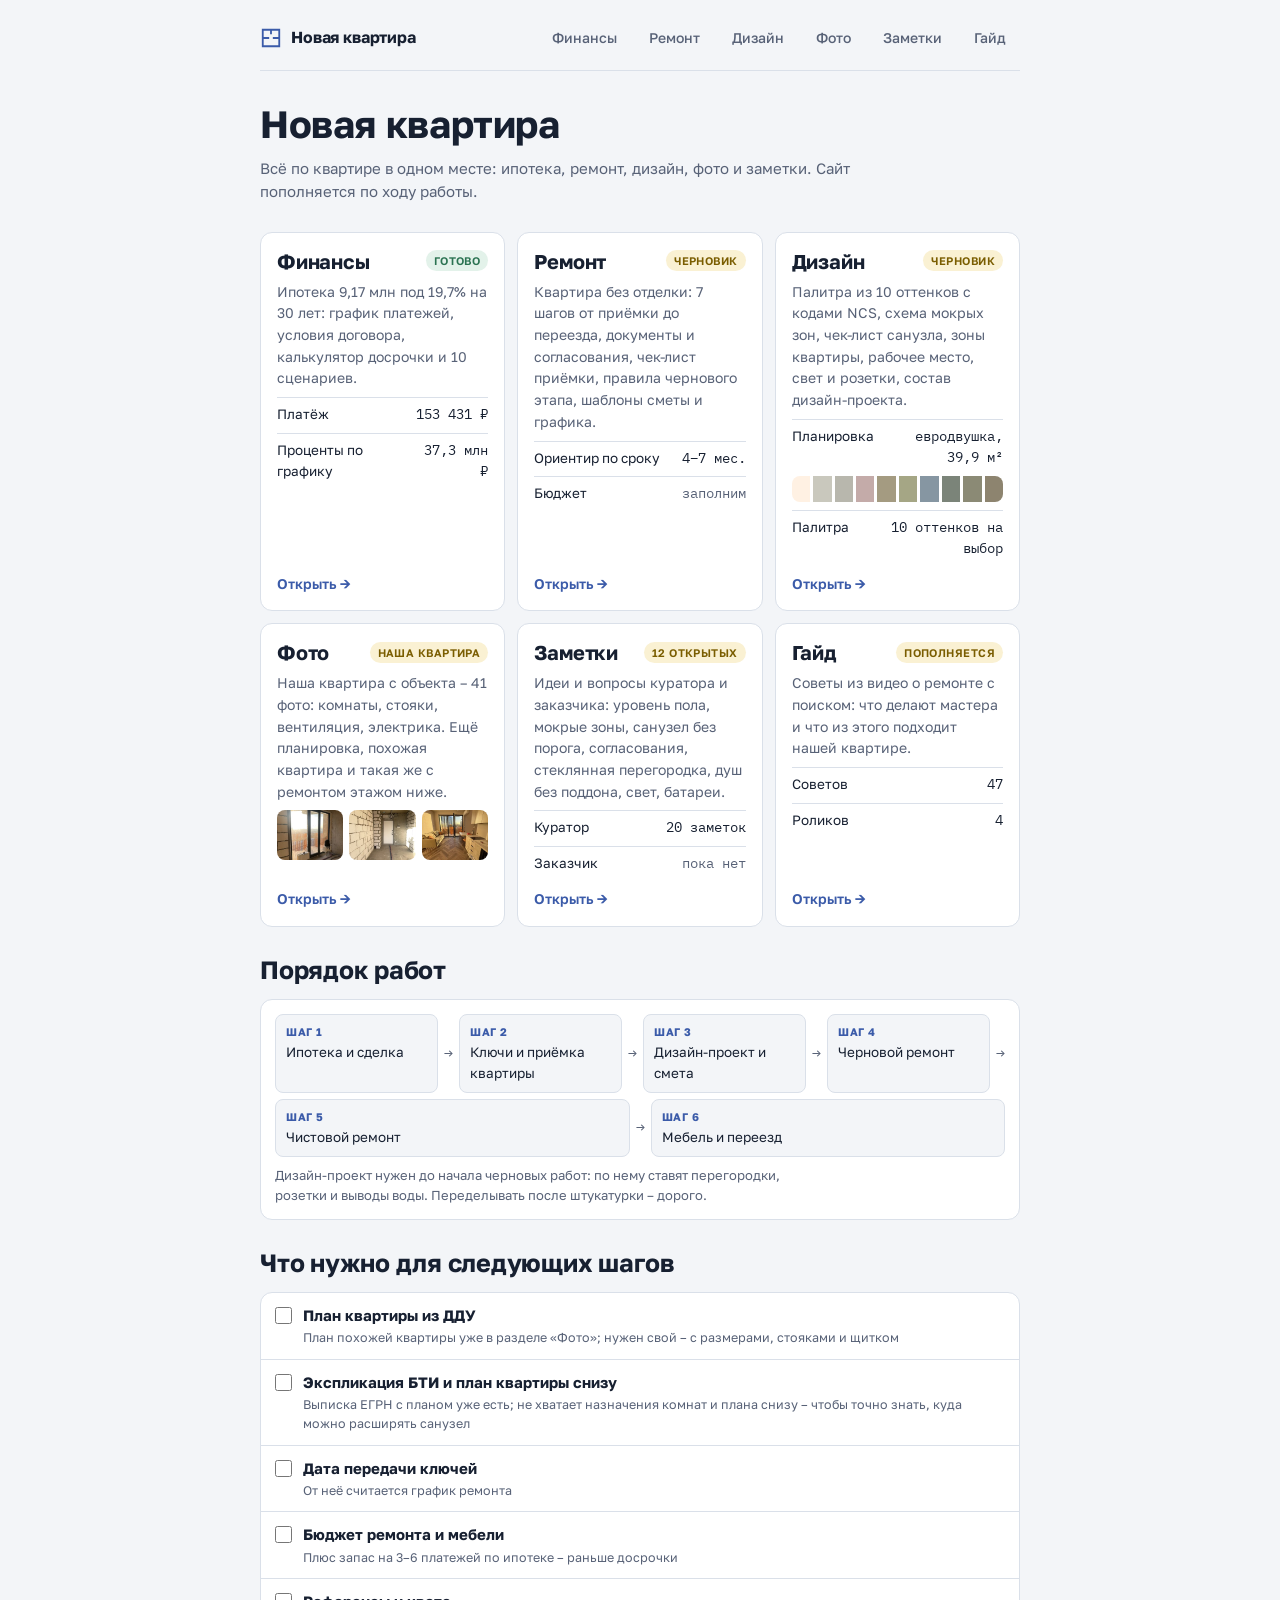
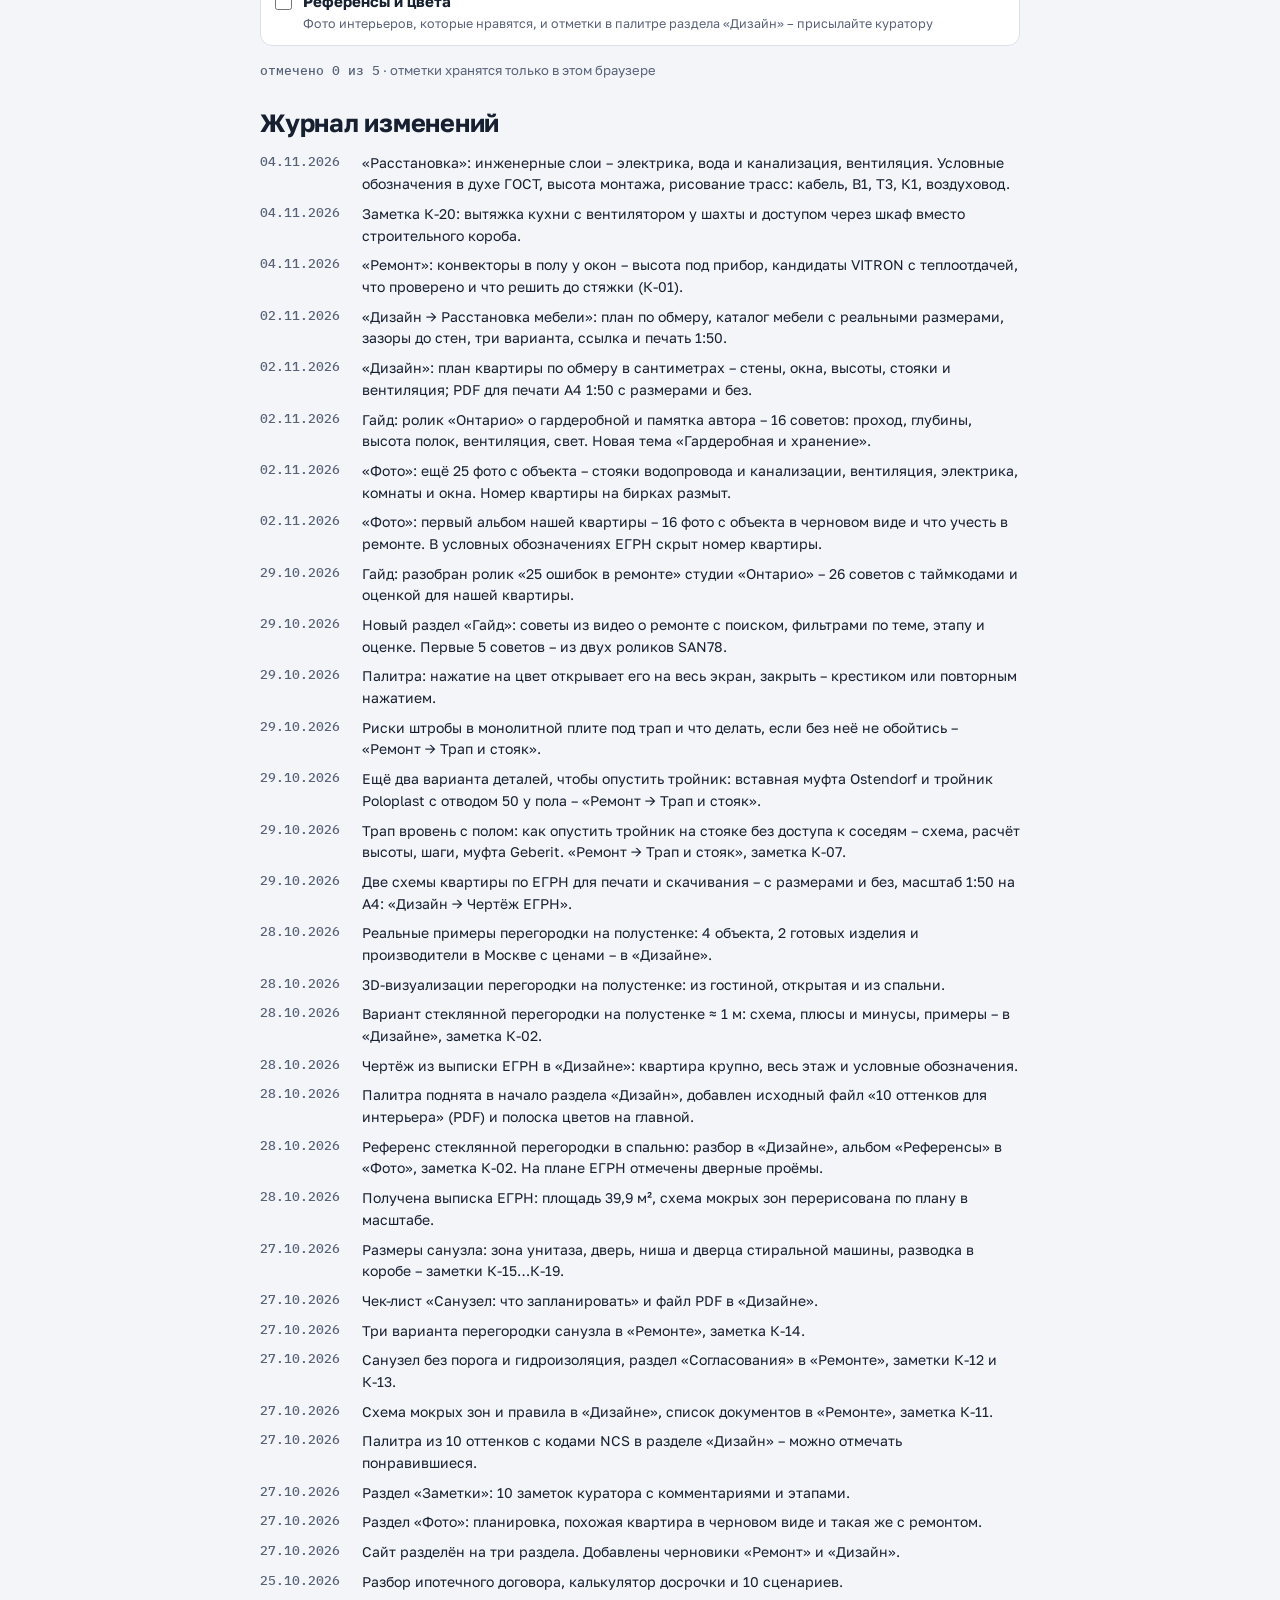
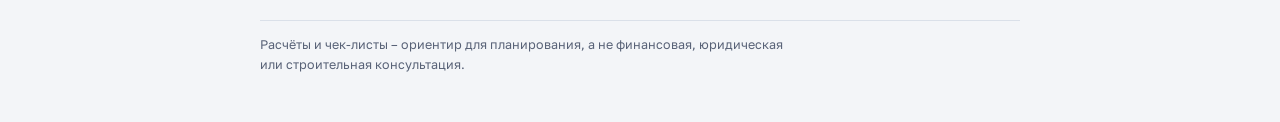
==== commit d8f37070: "Расстановка: инженерные слои (электрика, вода, вентиляция) и рисование трасс Co-Authored-By: Claude " ====
--- a/index.html
+++ b/index.html
@@ -100,6 +100,7 @@
 <section>
   <h2>Журнал изменений</h2>
   <ul class="log">
+    <li><time datetime="2026-11-04">04.11.2026</time><span>«Расстановка»: инженерные слои – электрика, вода и канализация, вентиляция. Условные обозначения в духе ГОСТ, высота монтажа, рисование трасс: кабель, В1, Т3, К1, воздуховод.</span></li>
     <li><time datetime="2026-11-04">04.11.2026</time><span>Заметка К-20: вытяжка кухни с вентилятором у шахты и доступом через шкаф вместо строительного короба.</span></li>
     <li><time datetime="2026-11-04">04.11.2026</time><span>«Ремонт»: конвекторы в полу у окон – высота под прибор, кандидаты VITRON с теплоотдачей, что проверено и что решить до стяжки (К-01).</span></li>
     <li><time datetime="2026-11-02">02.11.2026</time><span>«Дизайн → Расстановка мебели»: план по обмеру, каталог мебели с реальными размерами, зазоры до стен, три варианта, ссылка и печать 1:50.</span></li>
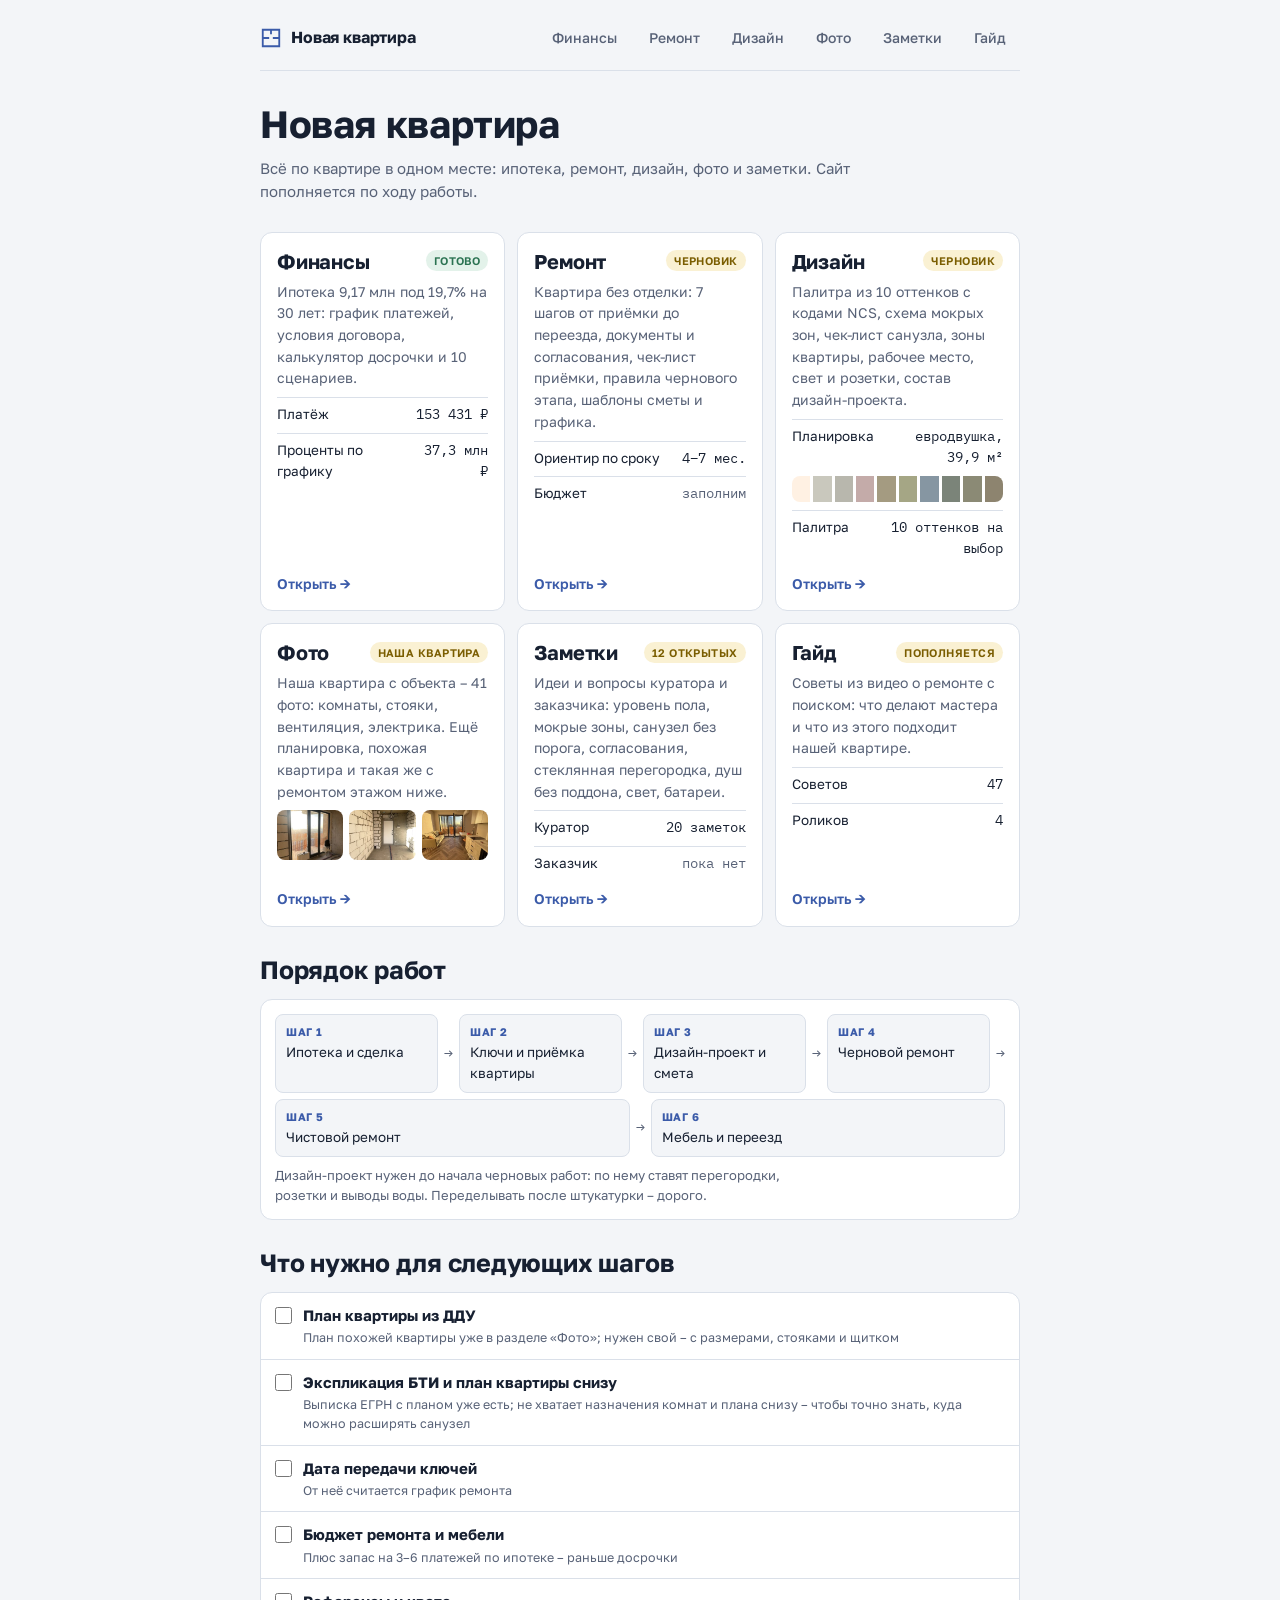
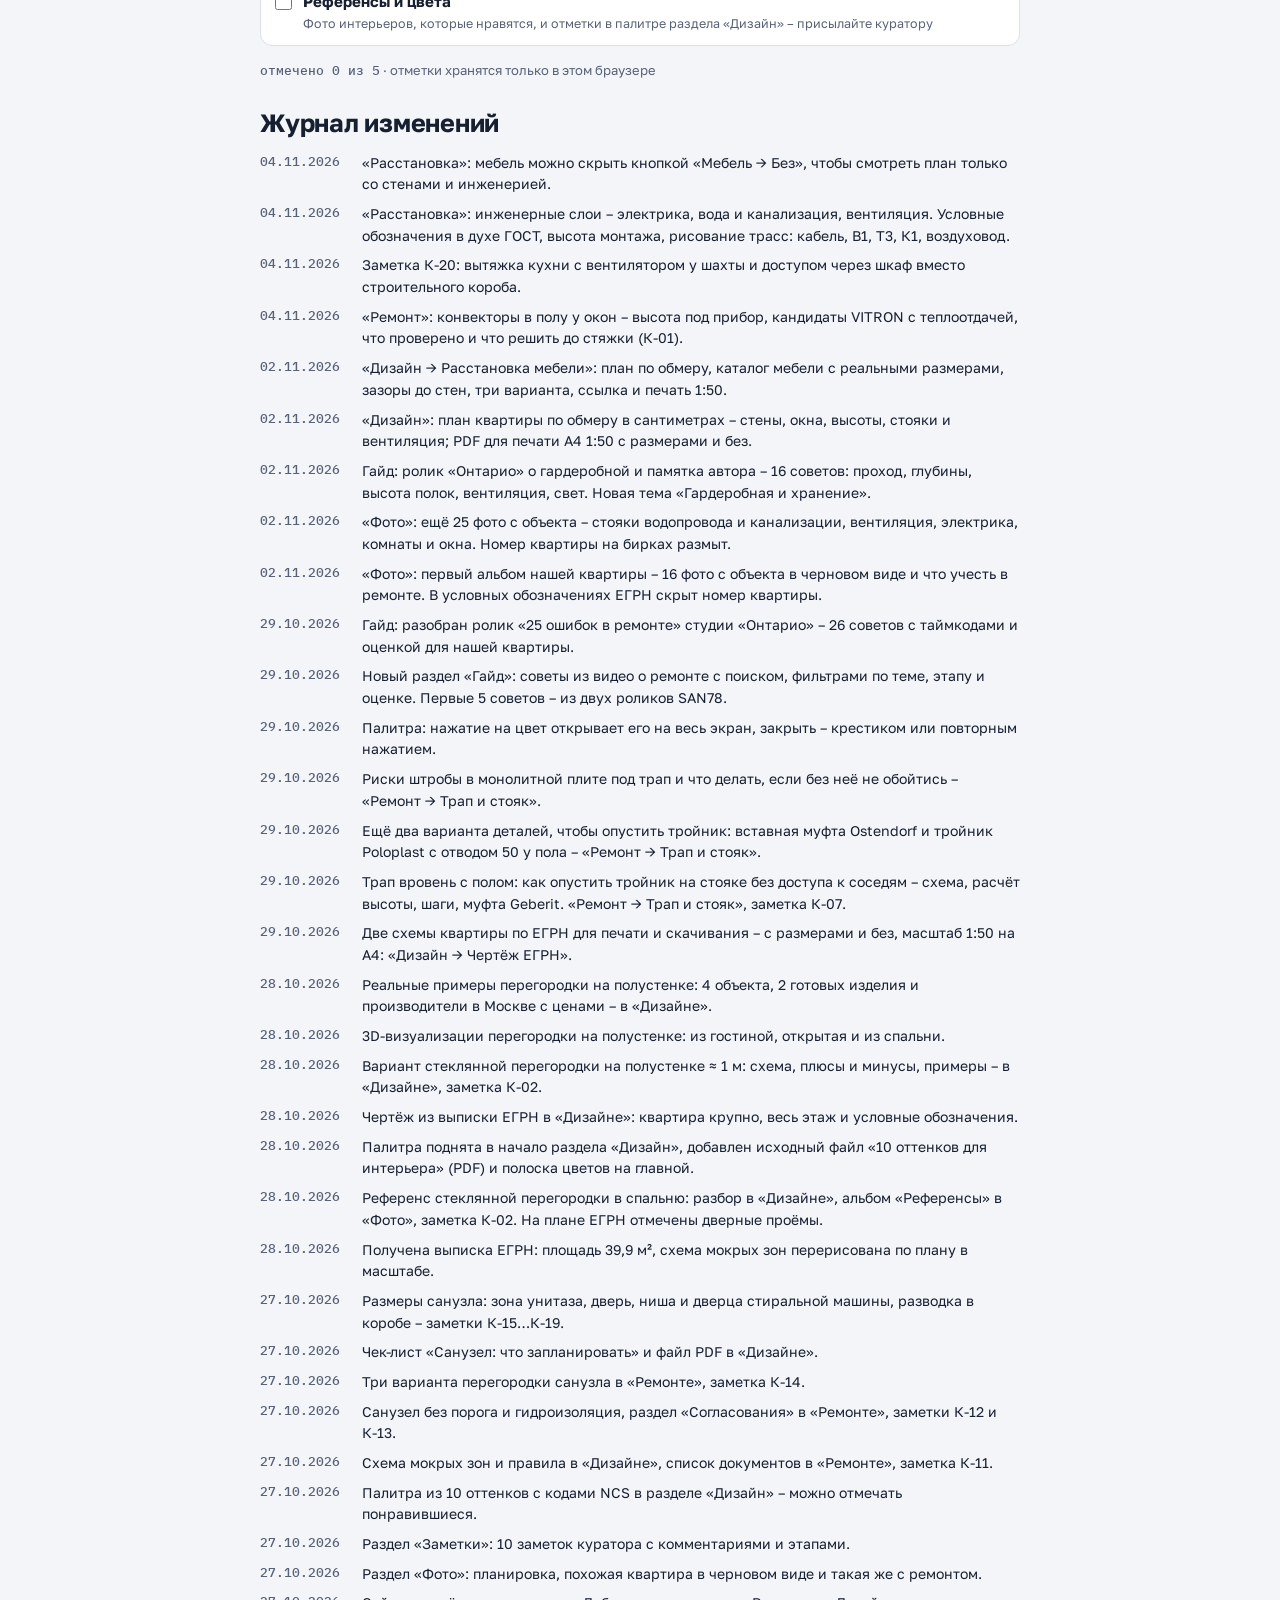
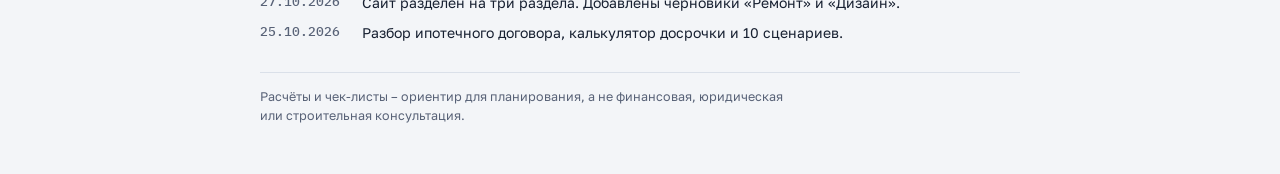
==== commit 23bee027: "Расстановка: слой «Мебель» – показать или скрыть Co-Authored-By: Claude Opus 5.5 <noreply@anthropic." ====
--- a/index.html
+++ b/index.html
@@ -100,6 +100,7 @@
 <section>
   <h2>Журнал изменений</h2>
   <ul class="log">
+    <li><time datetime="2026-11-04">04.11.2026</time><span>«Расстановка»: мебель можно скрыть кнопкой «Мебель → Без», чтобы смотреть план только со стенами и инженерией.</span></li>
     <li><time datetime="2026-11-04">04.11.2026</time><span>«Расстановка»: инженерные слои – электрика, вода и канализация, вентиляция. Условные обозначения в духе ГОСТ, высота монтажа, рисование трасс: кабель, В1, Т3, К1, воздуховод.</span></li>
     <li><time datetime="2026-11-04">04.11.2026</time><span>Заметка К-20: вытяжка кухни с вентилятором у шахты и доступом через шкаф вместо строительного короба.</span></li>
     <li><time datetime="2026-11-04">04.11.2026</time><span>«Ремонт»: конвекторы в полу у окон – высота под прибор, кандидаты VITRON с теплоотдачей, что проверено и что решить до стяжки (К-01).</span></li>
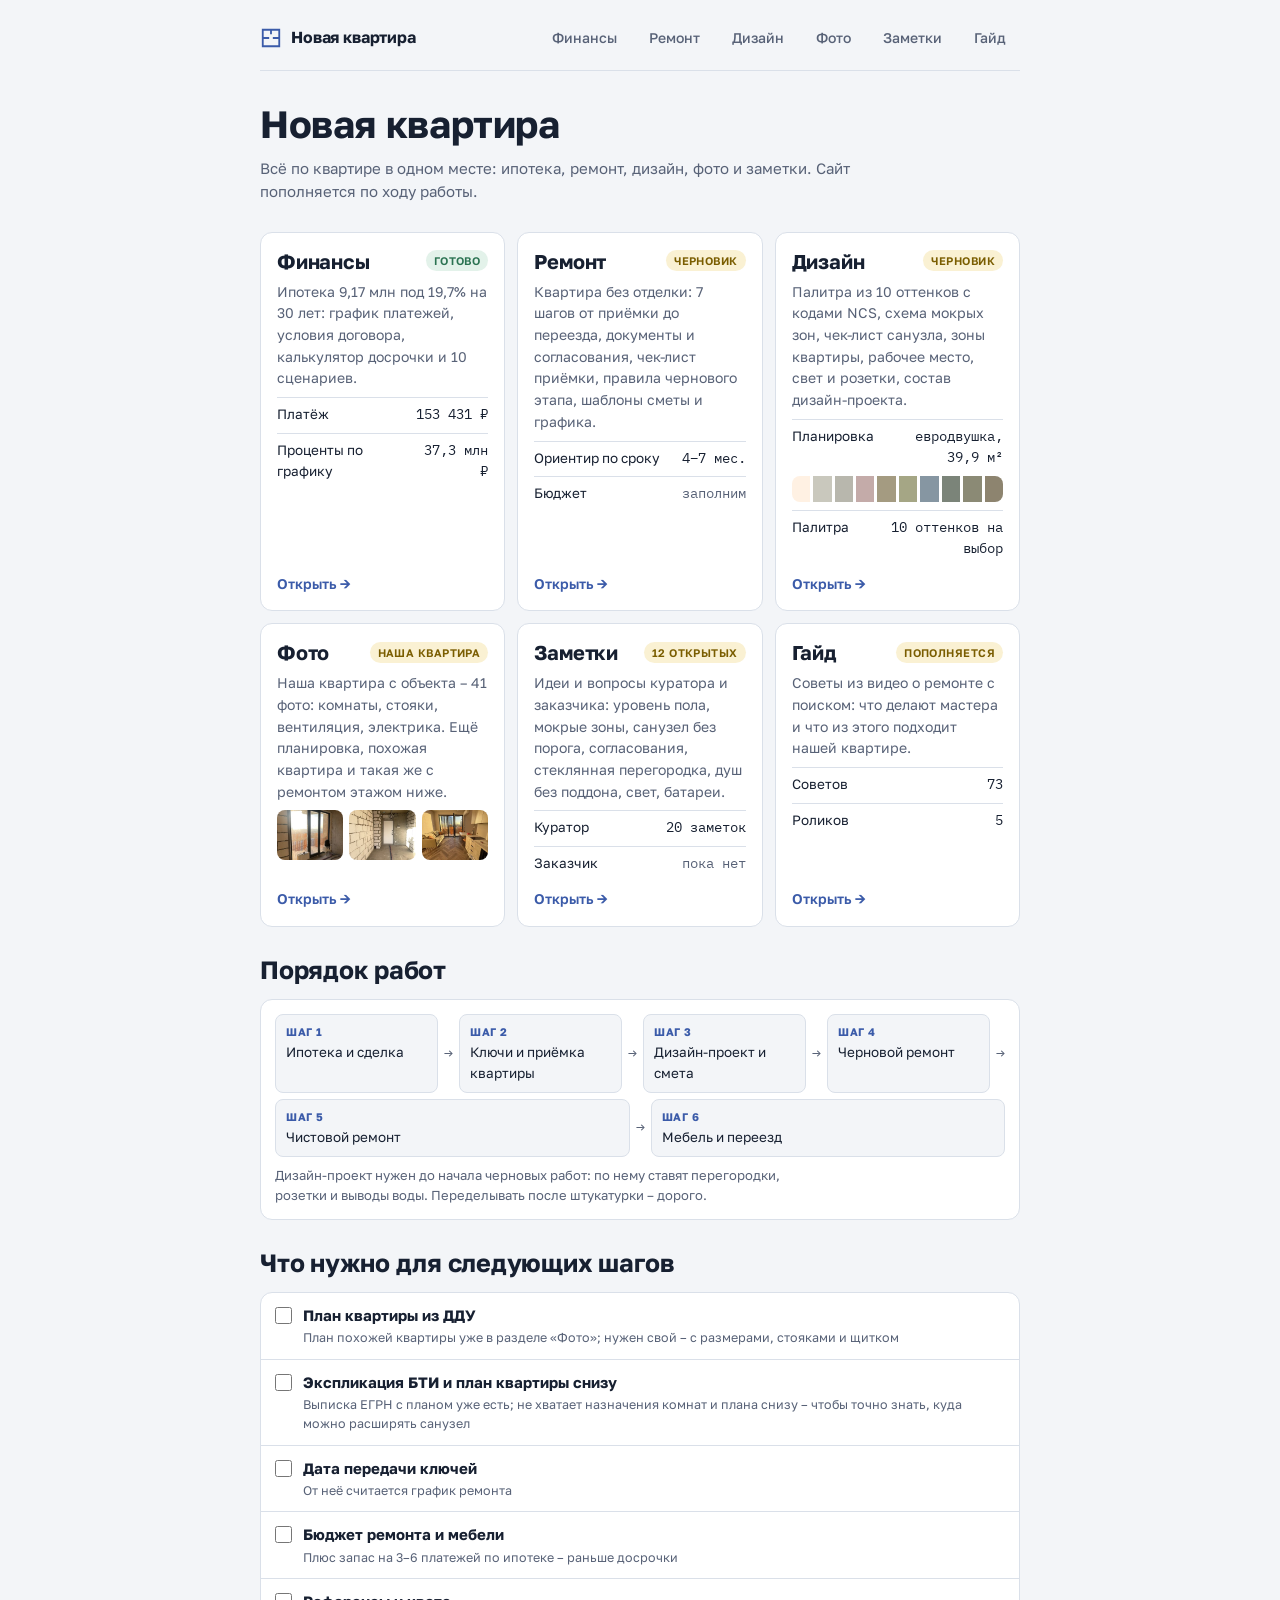
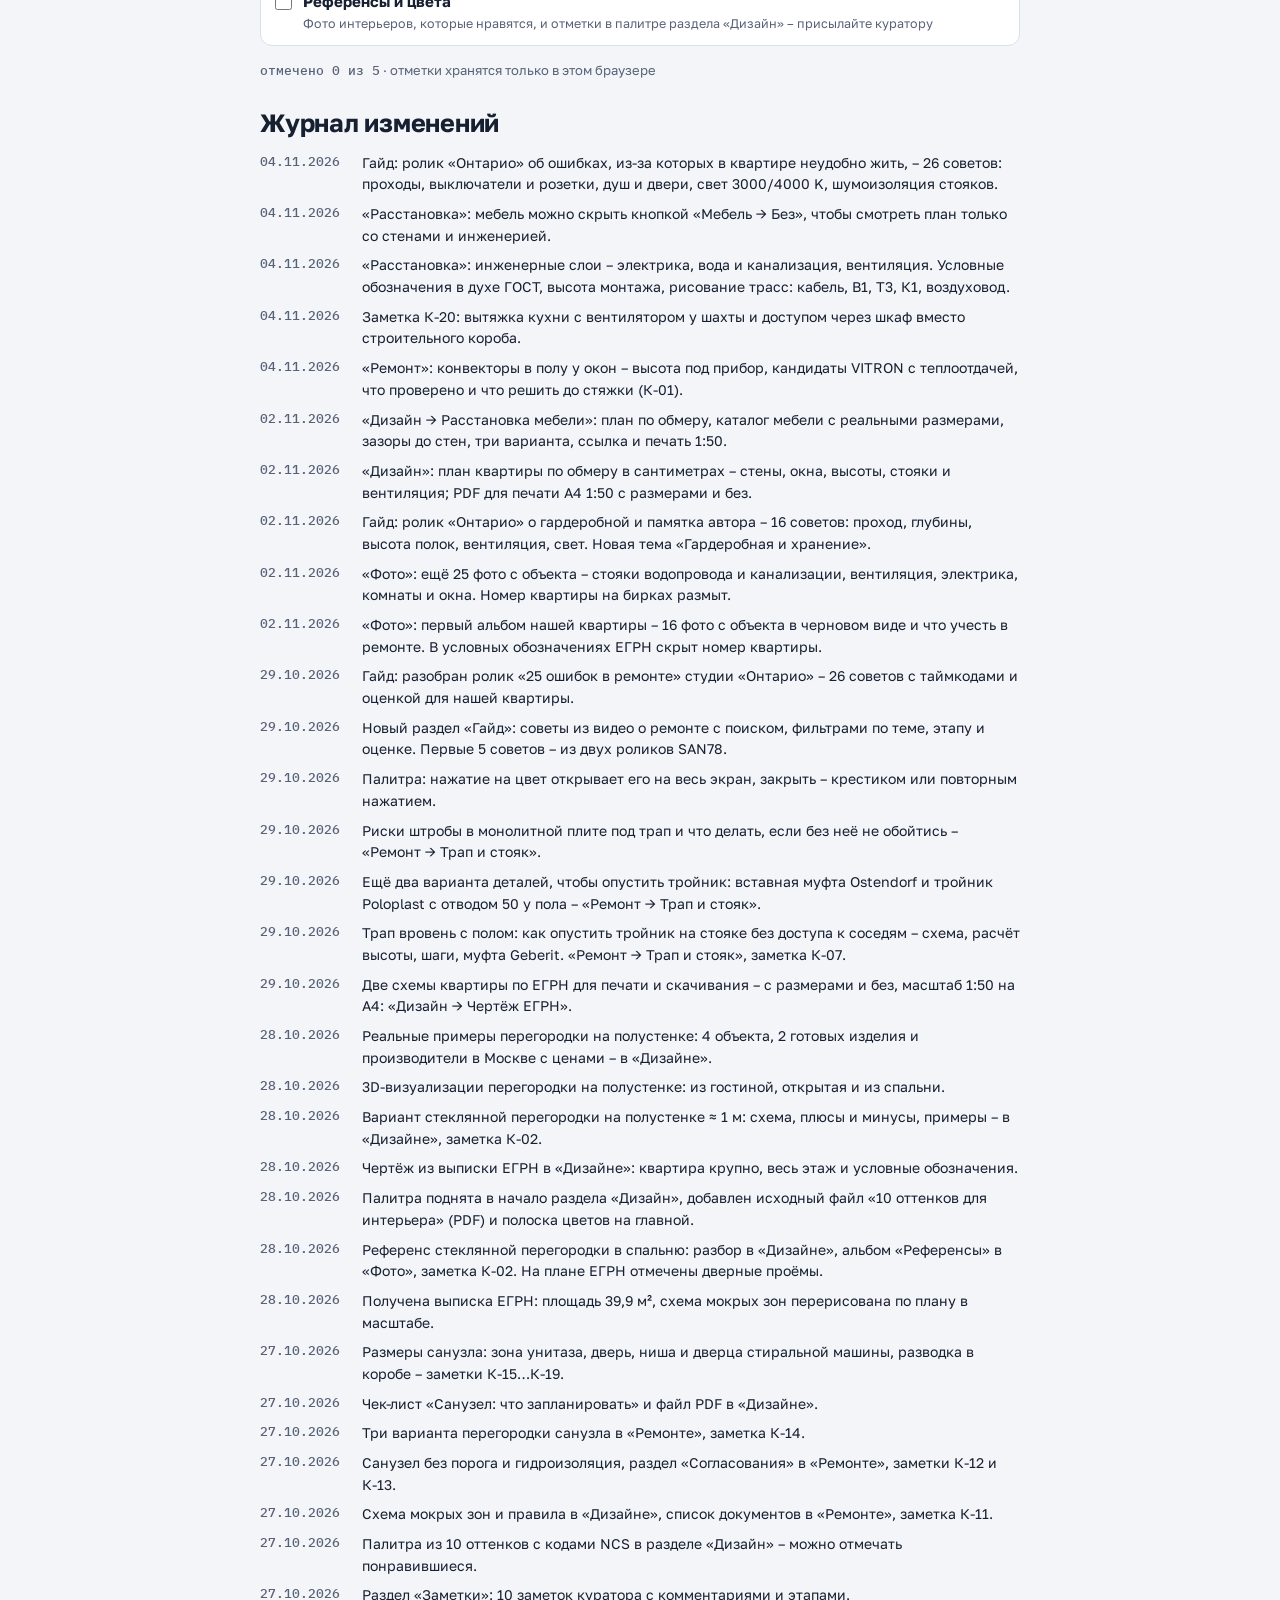
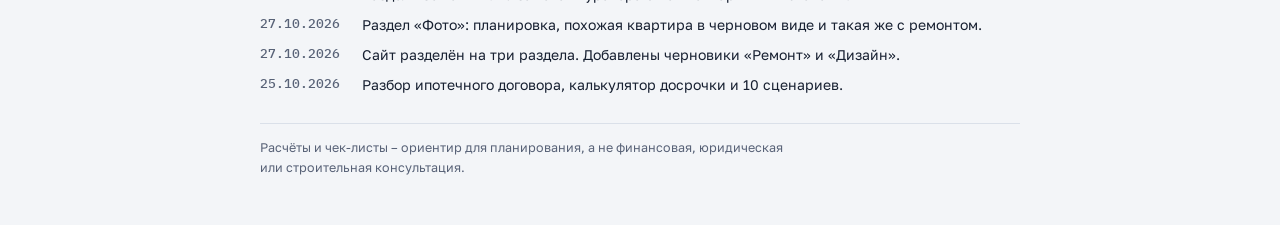
==== commit 8befd64b: "Гайд: ролик «Онтарио» об ошибках в ремонте – 26 советов Co-Authored-By: Claude Opus 5.5 <noreply@ant" ====
--- a/index.html
+++ b/index.html
@@ -100,6 +100,7 @@
 <section>
   <h2>Журнал изменений</h2>
   <ul class="log">
+    <li><time datetime="2026-11-04">04.11.2026</time><span>Гайд: ролик «Онтарио» об ошибках, из-за которых в квартире неудобно жить, – 26 советов: проходы, выключатели и розетки, душ и двери, свет 3000/4000 K, шумоизоляция стояков.</span></li>
     <li><time datetime="2026-11-04">04.11.2026</time><span>«Расстановка»: мебель можно скрыть кнопкой «Мебель → Без», чтобы смотреть план только со стенами и инженерией.</span></li>
     <li><time datetime="2026-11-04">04.11.2026</time><span>«Расстановка»: инженерные слои – электрика, вода и канализация, вентиляция. Условные обозначения в духе ГОСТ, высота монтажа, рисование трасс: кабель, В1, Т3, К1, воздуховод.</span></li>
     <li><time datetime="2026-11-04">04.11.2026</time><span>Заметка К-20: вытяжка кухни с вентилятором у шахты и доступом через шкаф вместо строительного короба.</span></li>
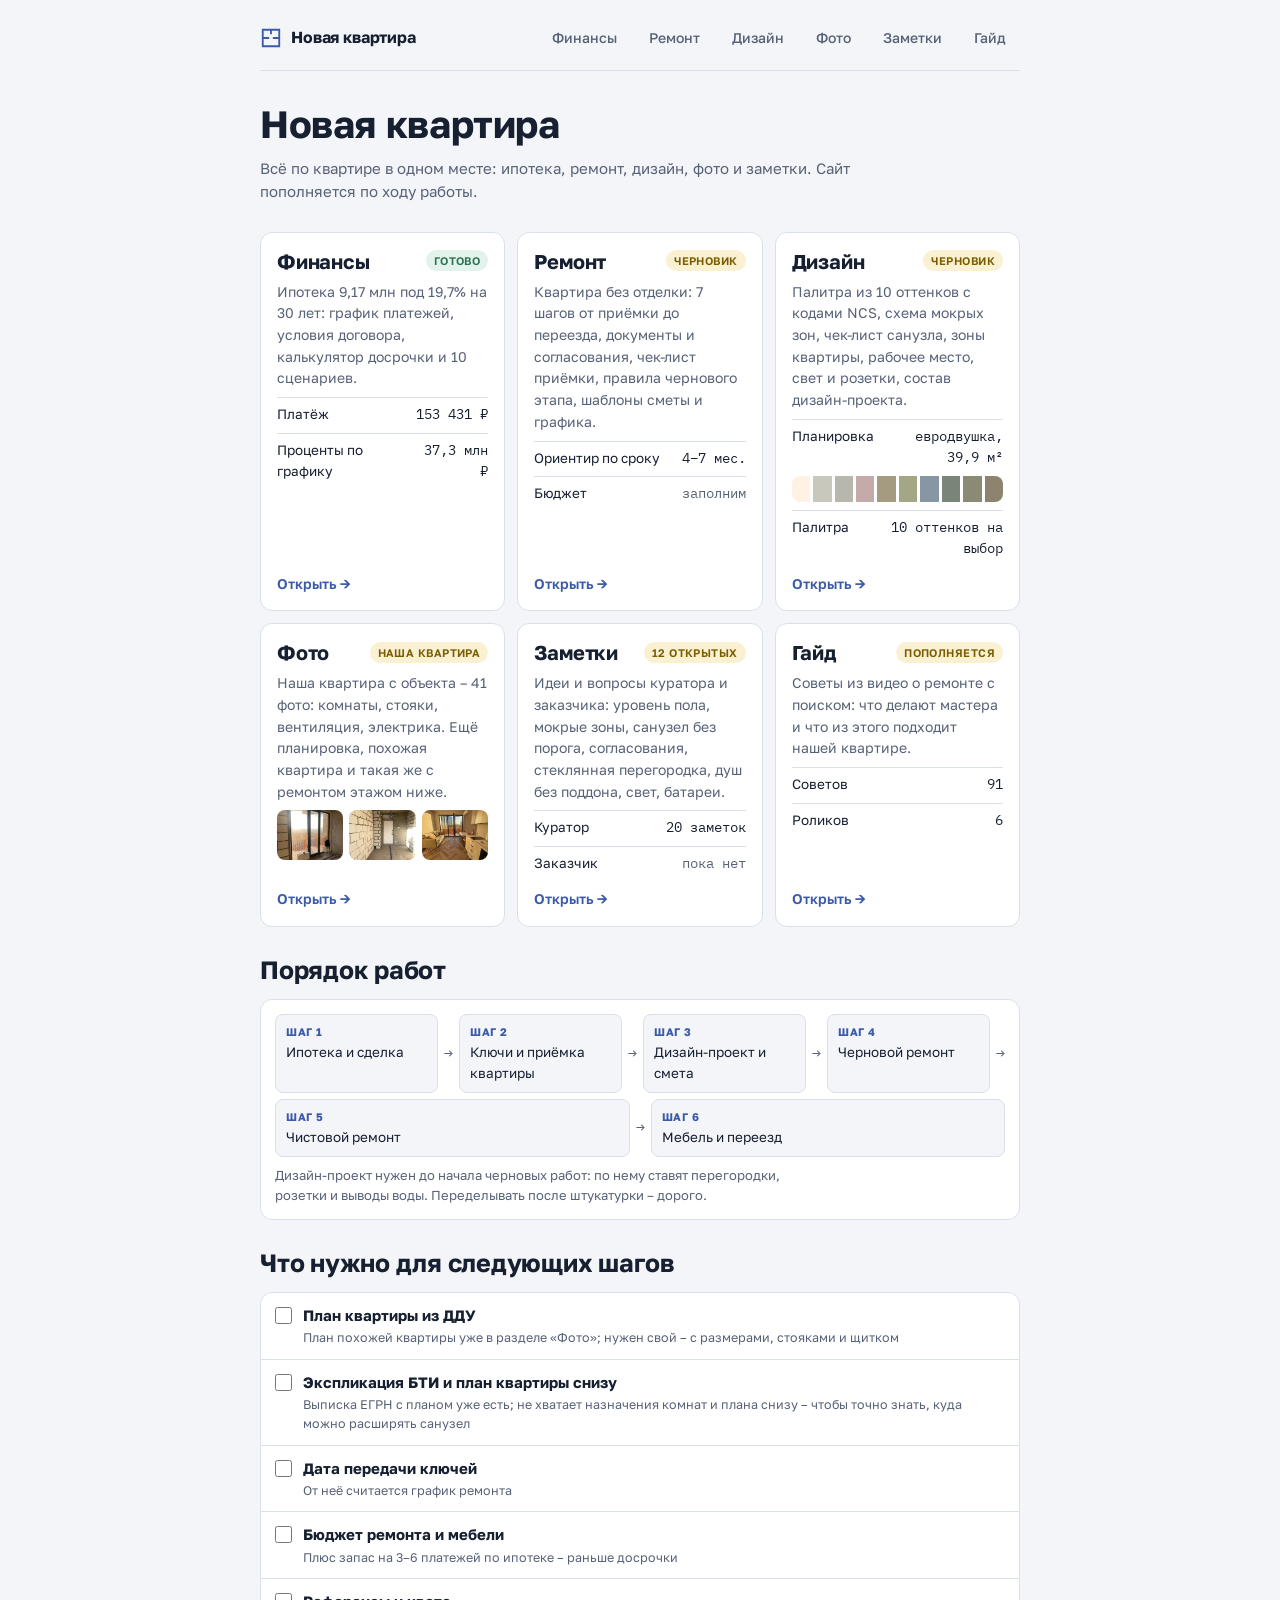
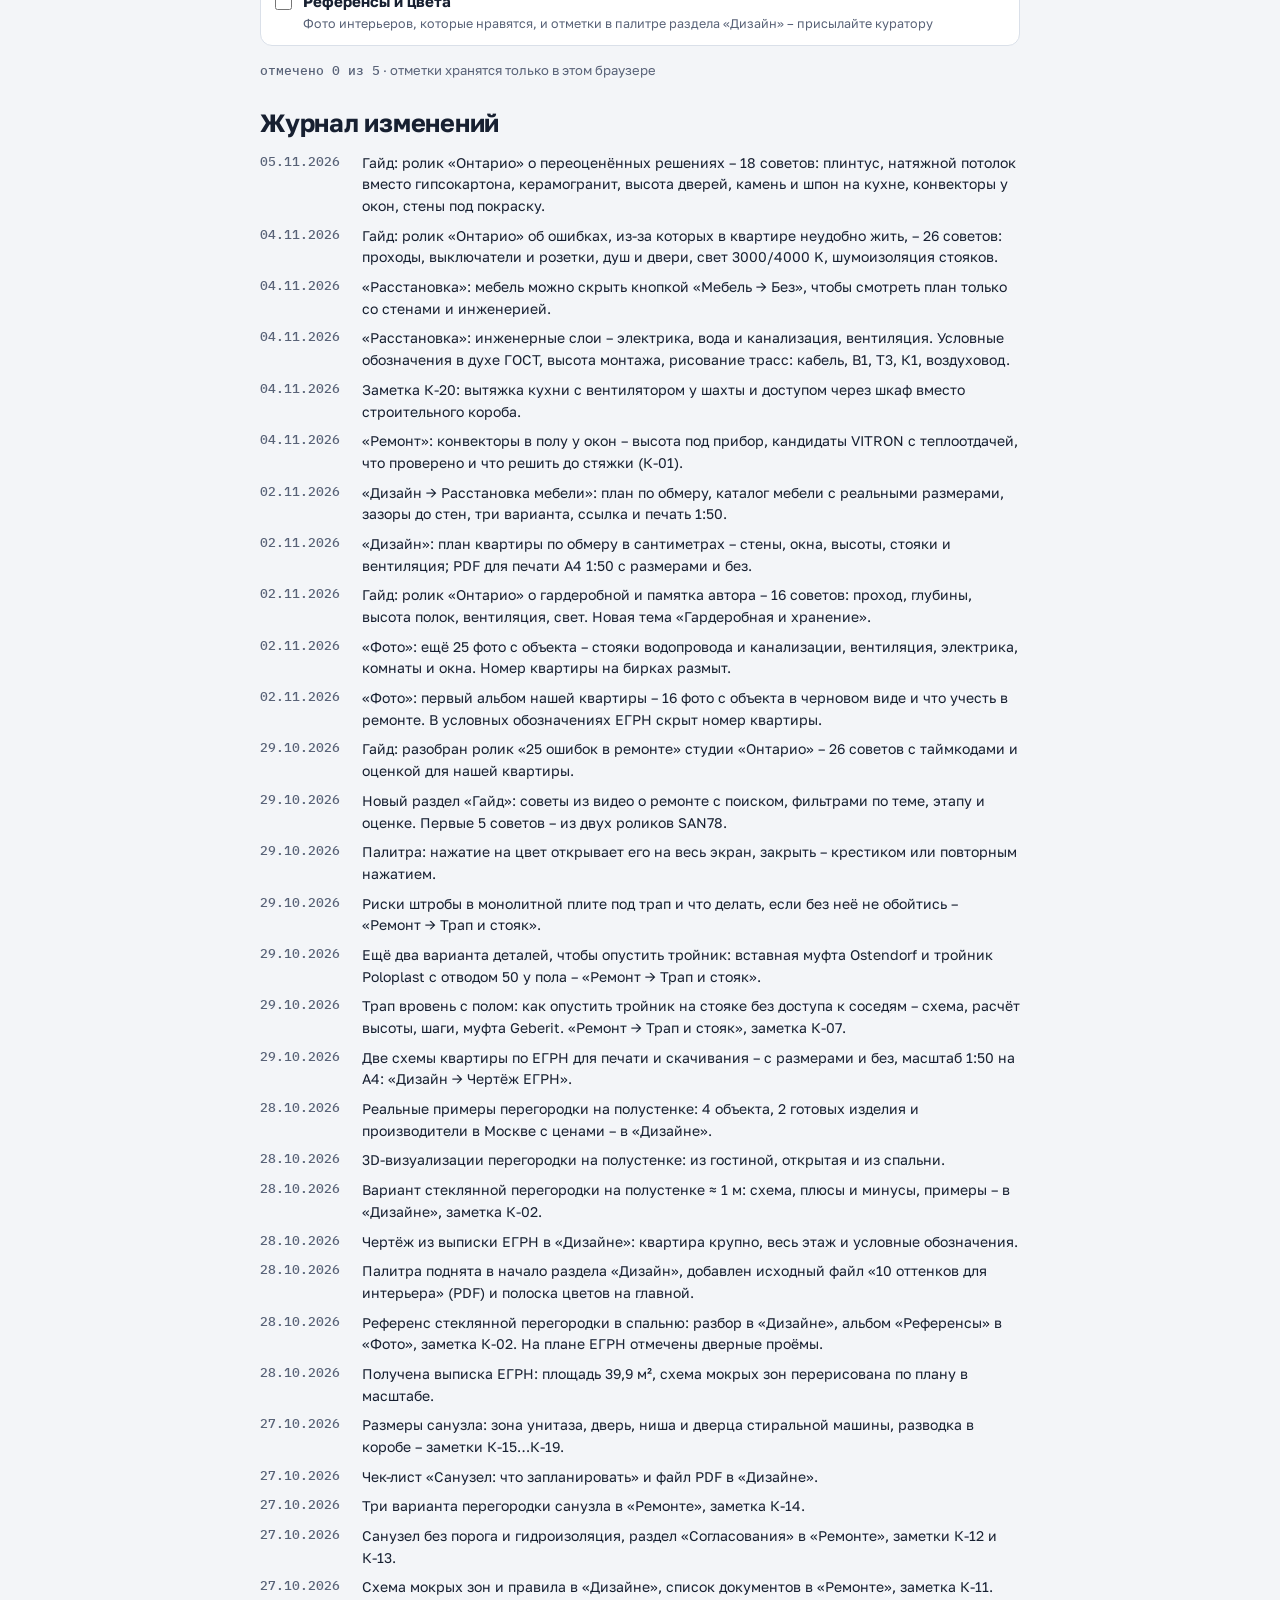
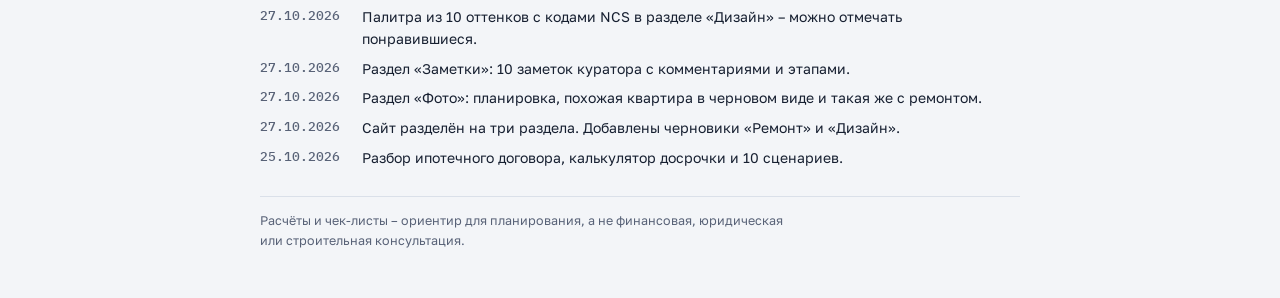
==== commit ba9b497a: "Гайд: ролик «Онтарио» о переоценённых решениях – 18 советов Co-Authored-By: Claude Opus 5.5 <noreply" ====
--- a/index.html
+++ b/index.html
@@ -100,6 +100,7 @@
 <section>
   <h2>Журнал изменений</h2>
   <ul class="log">
+    <li><time datetime="2026-11-05">05.11.2026</time><span>Гайд: ролик «Онтарио» о переоценённых решениях – 18 советов: плинтус, натяжной потолок вместо гипсокартона, керамогранит, высота дверей, камень и шпон на кухне, конвекторы у окон, стены под покраску.</span></li>
     <li><time datetime="2026-11-04">04.11.2026</time><span>Гайд: ролик «Онтарио» об ошибках, из-за которых в квартире неудобно жить, – 26 советов: проходы, выключатели и розетки, душ и двери, свет 3000/4000 K, шумоизоляция стояков.</span></li>
     <li><time datetime="2026-11-04">04.11.2026</time><span>«Расстановка»: мебель можно скрыть кнопкой «Мебель → Без», чтобы смотреть план только со стенами и инженерией.</span></li>
     <li><time datetime="2026-11-04">04.11.2026</time><span>«Расстановка»: инженерные слои – электрика, вода и канализация, вентиляция. Условные обозначения в духе ГОСТ, высота монтажа, рисование трасс: кабель, В1, Т3, К1, воздуховод.</span></li>
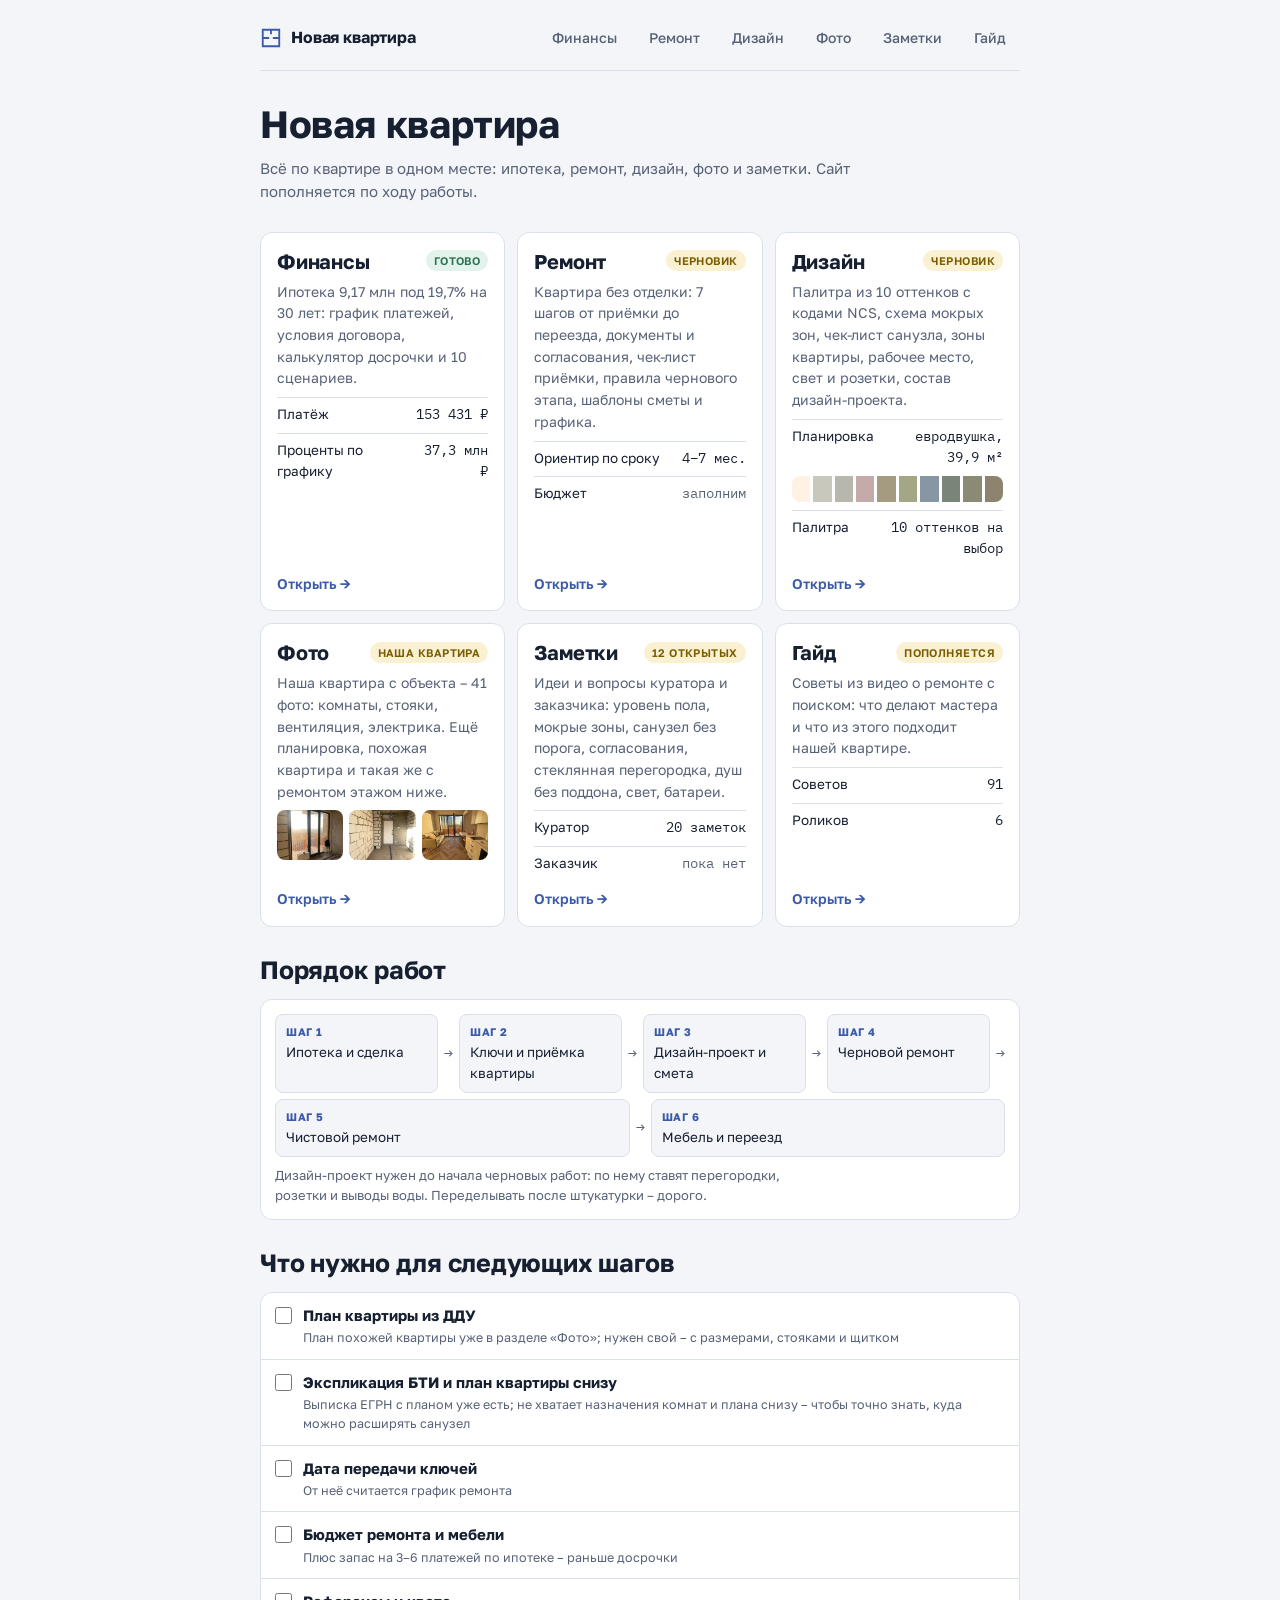
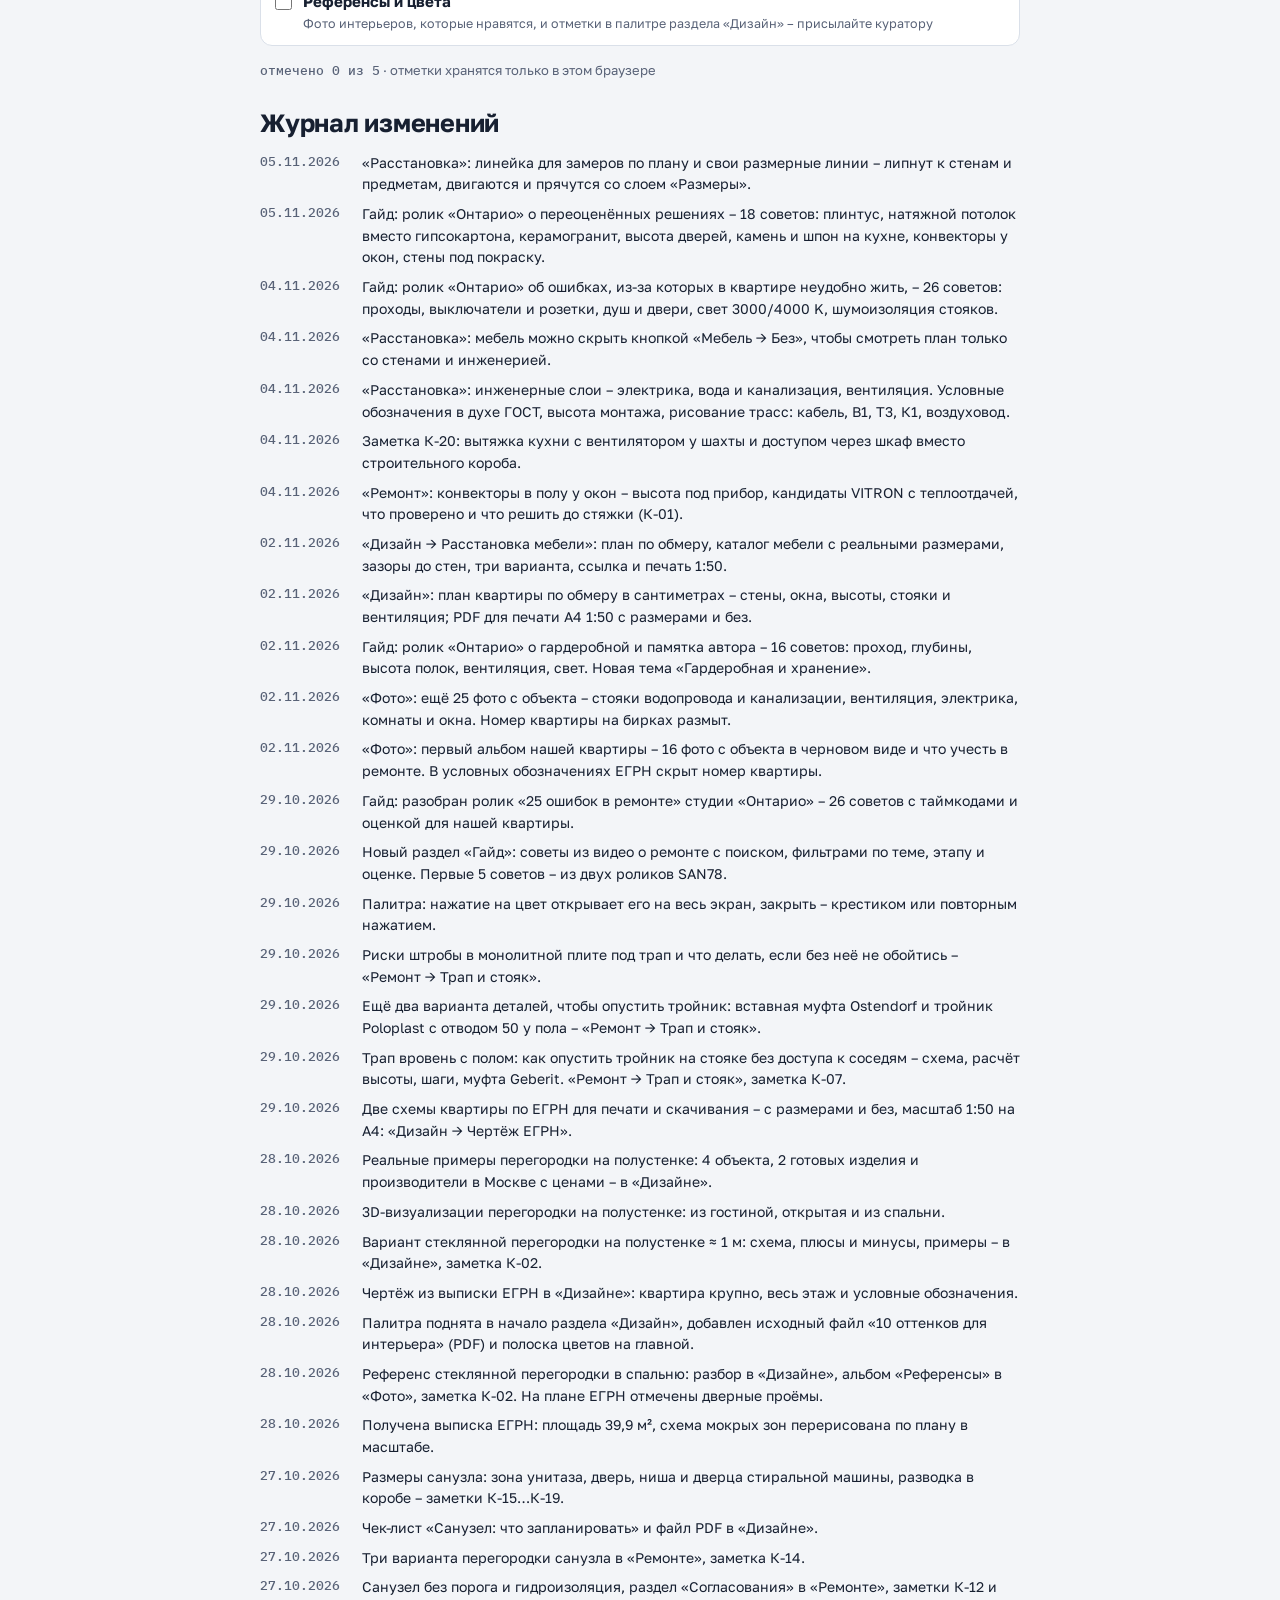
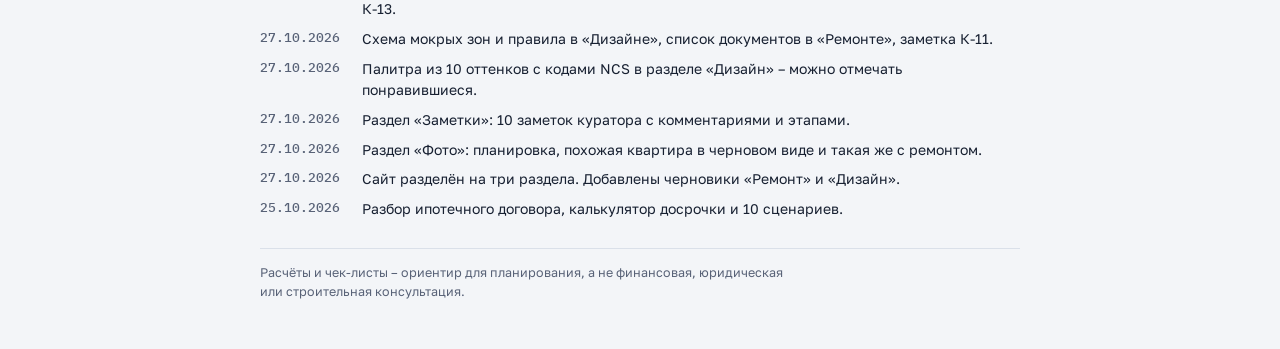
==== commit e694d18e: "Расстановка: линейка и ручные размеры Co-Authored-By: Claude Opus 5.5 <noreply@anthropic.com> Claude" ====
--- a/index.html
+++ b/index.html
@@ -100,6 +100,7 @@
 <section>
   <h2>Журнал изменений</h2>
   <ul class="log">
+    <li><time datetime="2026-11-05">05.11.2026</time><span>«Расстановка»: линейка для замеров по плану и свои размерные линии – липнут к стенам и предметам, двигаются и прячутся со слоем «Размеры».</span></li>
     <li><time datetime="2026-11-05">05.11.2026</time><span>Гайд: ролик «Онтарио» о переоценённых решениях – 18 советов: плинтус, натяжной потолок вместо гипсокартона, керамогранит, высота дверей, камень и шпон на кухне, конвекторы у окон, стены под покраску.</span></li>
     <li><time datetime="2026-11-04">04.11.2026</time><span>Гайд: ролик «Онтарио» об ошибках, из-за которых в квартире неудобно жить, – 26 советов: проходы, выключатели и розетки, душ и двери, свет 3000/4000 K, шумоизоляция стояков.</span></li>
     <li><time datetime="2026-11-04">04.11.2026</time><span>«Расстановка»: мебель можно скрыть кнопкой «Мебель → Без», чтобы смотреть план только со стенами и инженерией.</span></li>
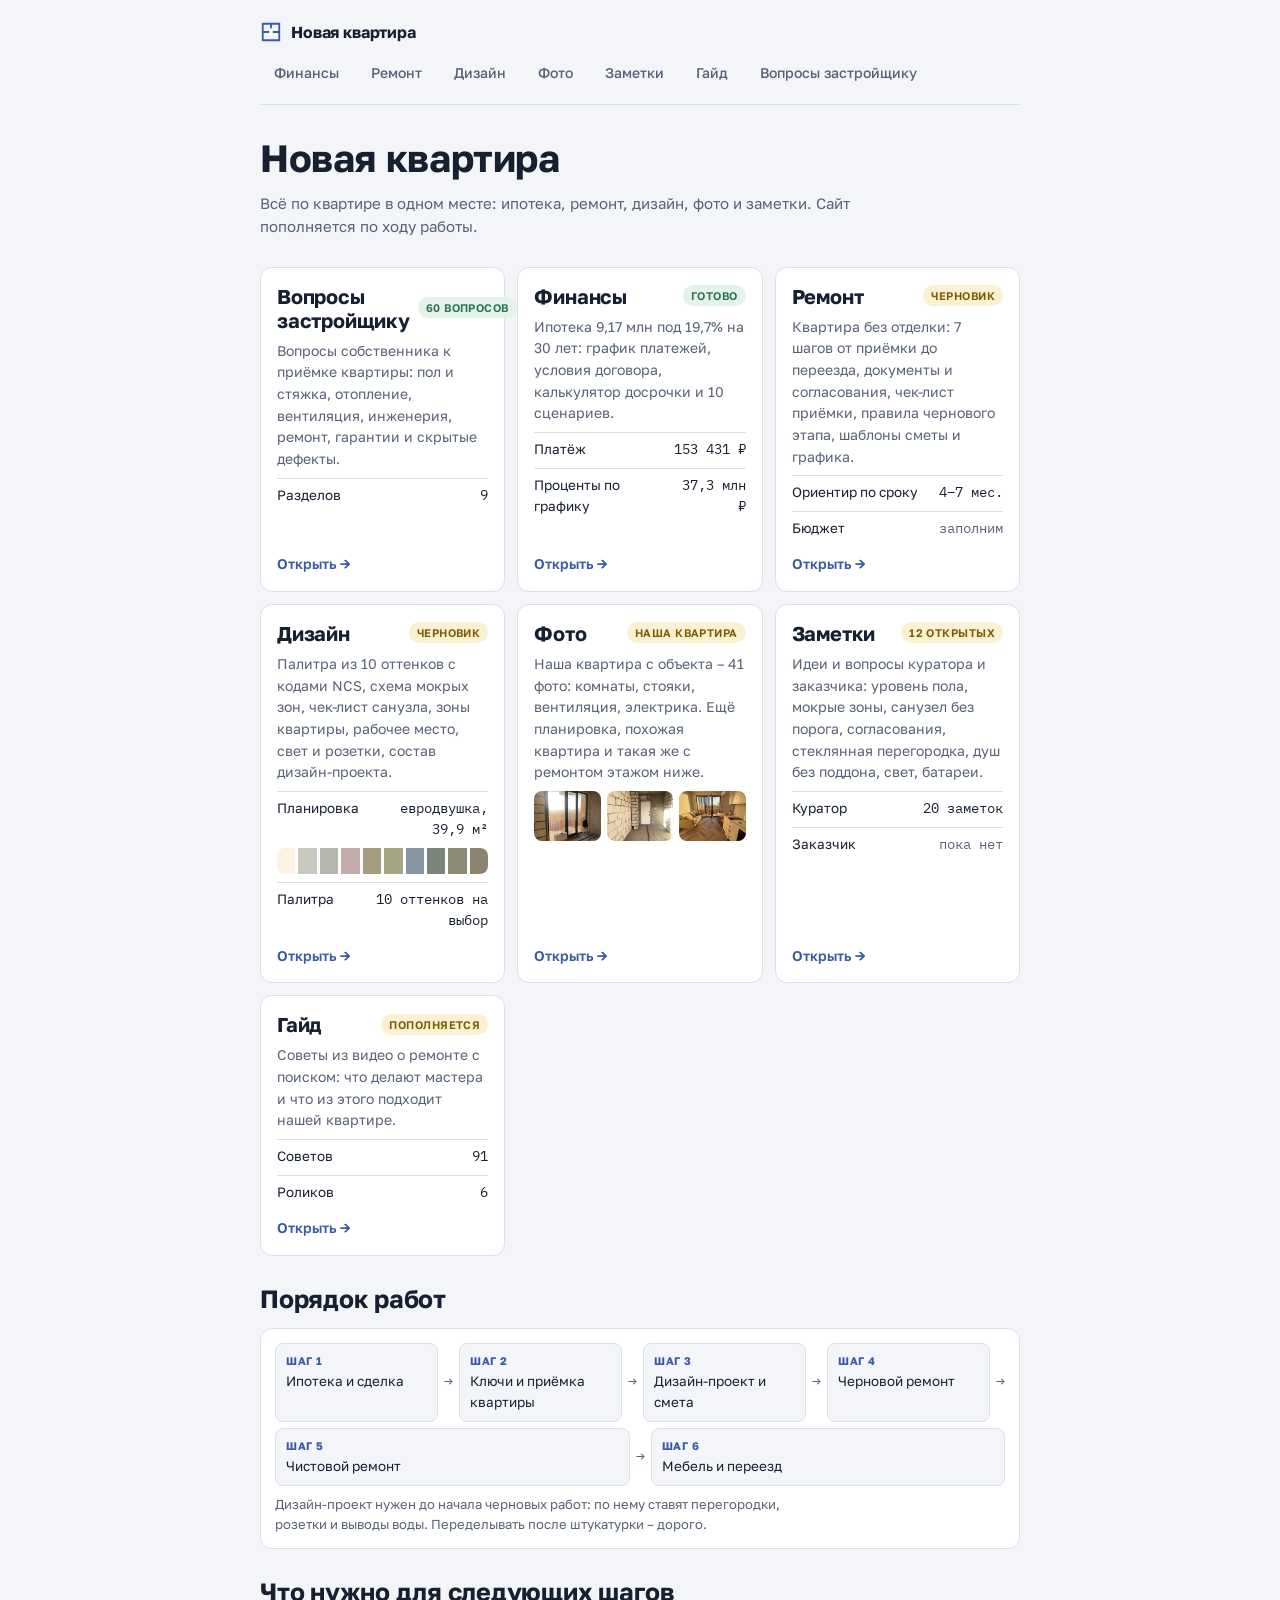
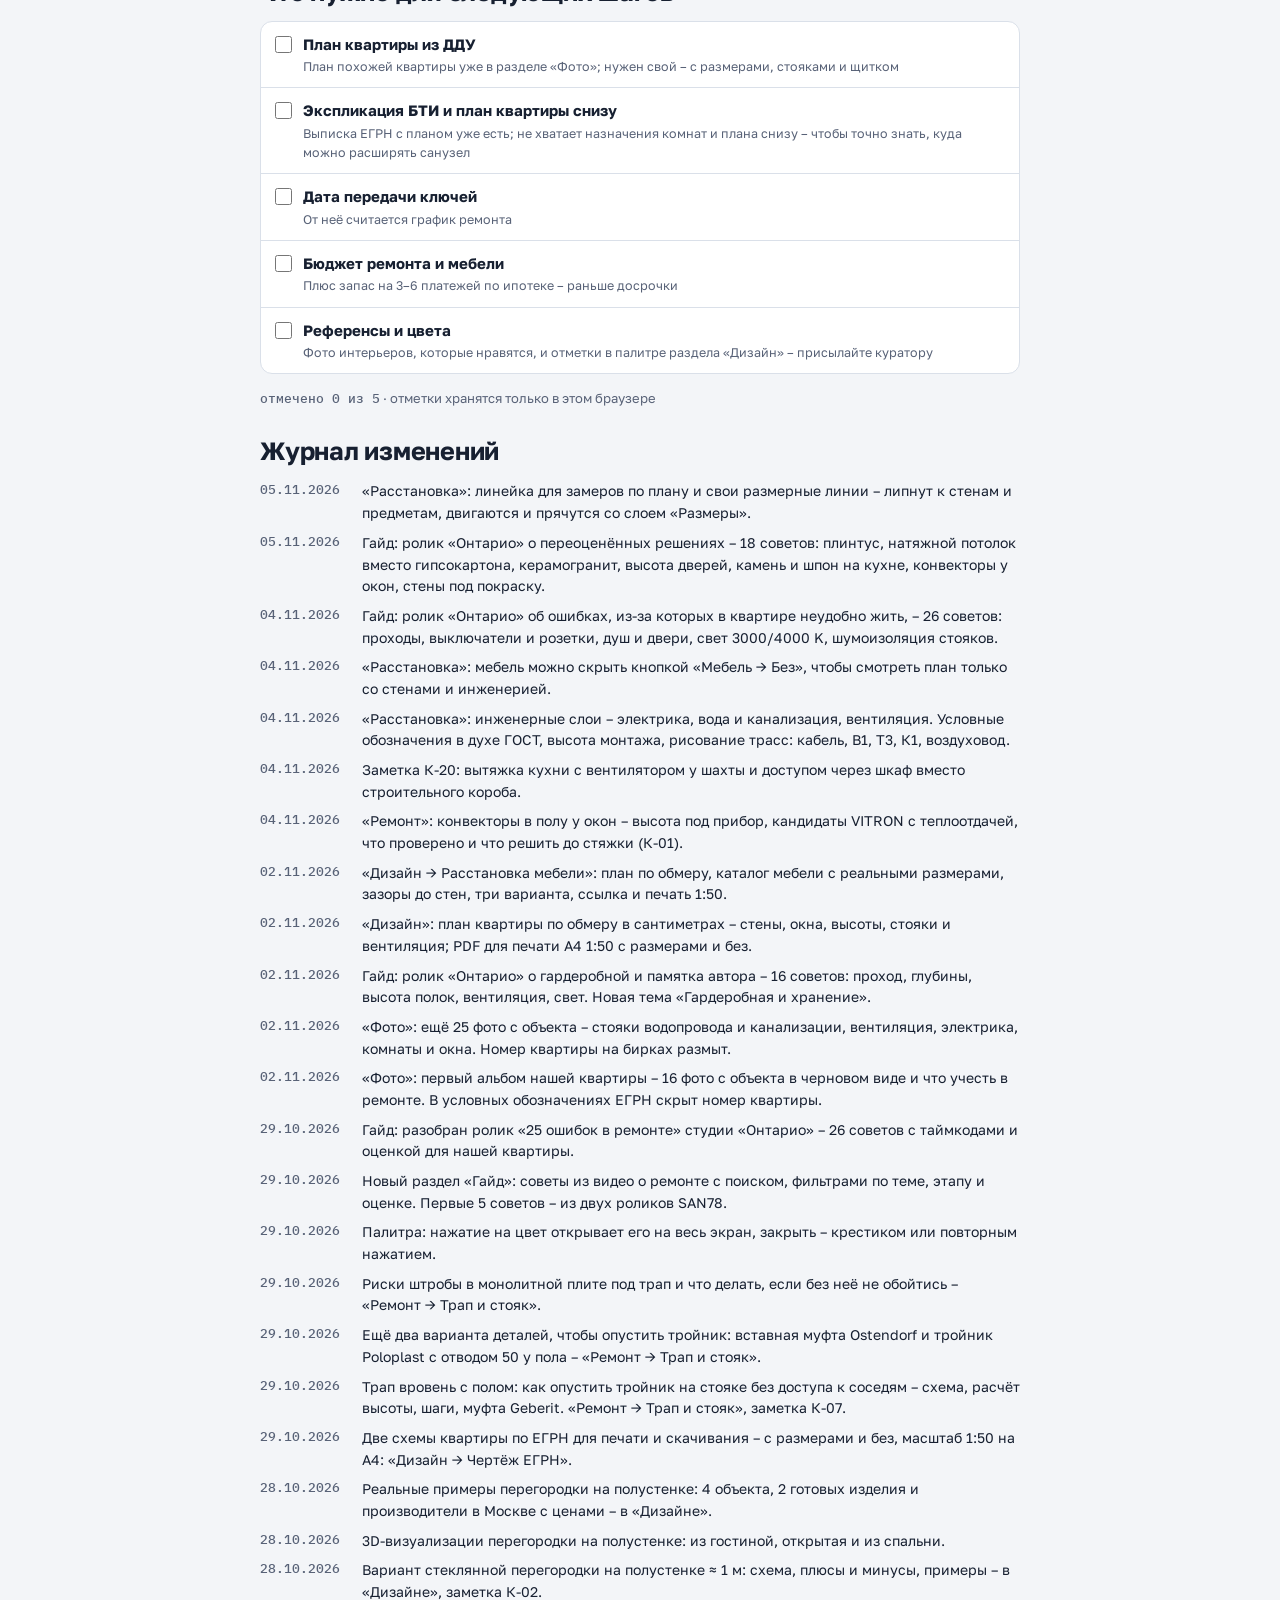
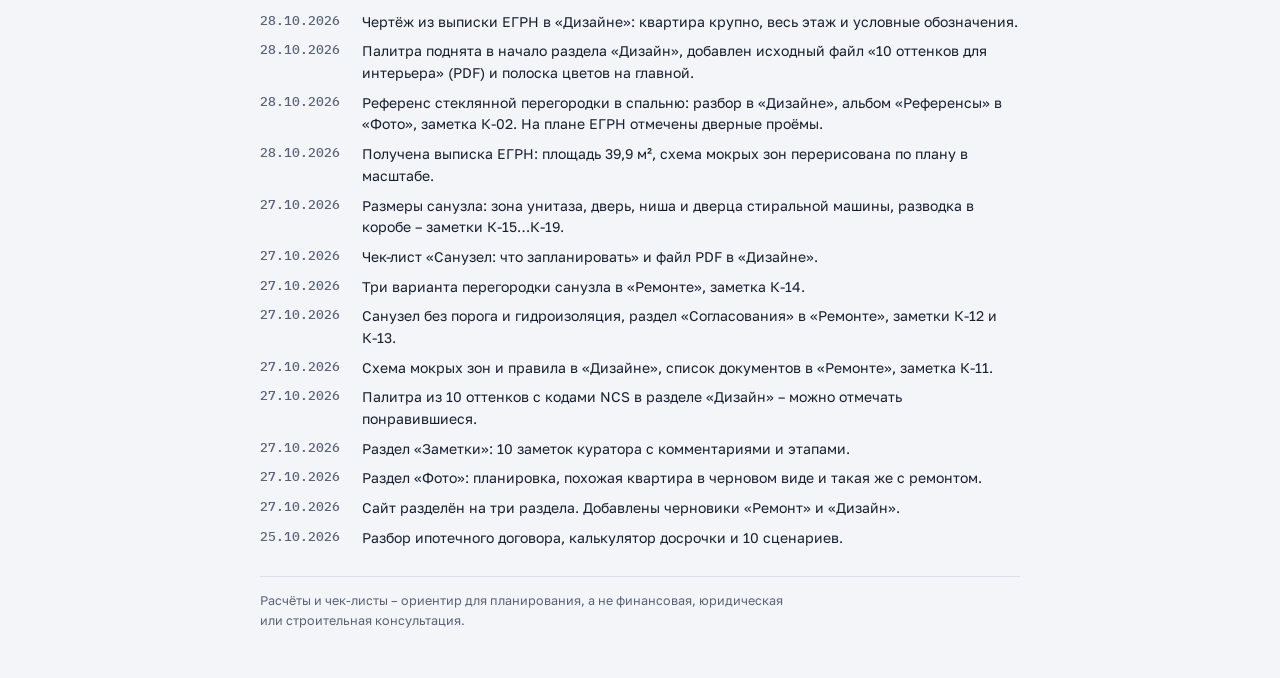
==== commit f469f4c1: "Link developer questions from homepage navigation and cards" ====
--- a/index.html
+++ b/index.html
@@ -15,7 +15,7 @@
 <div class="wrap">
 <header class="site">
   <a class="brand" href="./"><svg class="mark" viewBox="0 0 24 24" aria-hidden="true"><path d="M3 3h18v18H3zM3 12h7M14 12h7M12 3v5" fill="none" stroke="currentColor" stroke-width="2"/></svg>Новая квартира</a>
-  <nav class="sections" aria-label="Разделы сайта"><a href="finansy/">Финансы</a><a href="remont/">Ремонт</a><a href="dizain/">Дизайн</a><a href="foto/">Фото</a><a href="zametki/">Заметки</a><a href="gaid/">Гайд</a></nav>
+  <nav class="sections" aria-label="Разделы сайта"><a href="finansy/">Финансы</a><a href="remont/">Ремонт</a><a href="dizain/">Дизайн</a><a href="foto/">Фото</a><a href="zametki/">Заметки</a><a href="gaid/">Гайд</a><a href="voprosy/">Вопросы застройщику</a></nav>
 </header>
 
 <div class="hero">
@@ -25,6 +25,7 @@
 
 <section aria-label="Разделы">
   <div class="cards">
+    <a class="card" href="voprosy/"><div class="top"><h2>Вопросы застройщику</h2><span class="chip o">60 вопросов</span></div><p>Вопросы собственника к приёмке квартиры: пол и стяжка, отопление, вентиляция, инженерия, ремонт, гарантии и скрытые дефекты.</p><div class="kv"><span>Разделов</span><span>9</span></div><span class="go">Открыть →</span></a>
     <a class="card" href="finansy/">
       <div class="top"><h2>Финансы</h2><span class="chip o">Готово</span></div>
       <p>Ипотека 9,17 млн под 19,7% на 30 лет: график платежей, условия договора, калькулятор досрочки и 10 сценариев.</p>
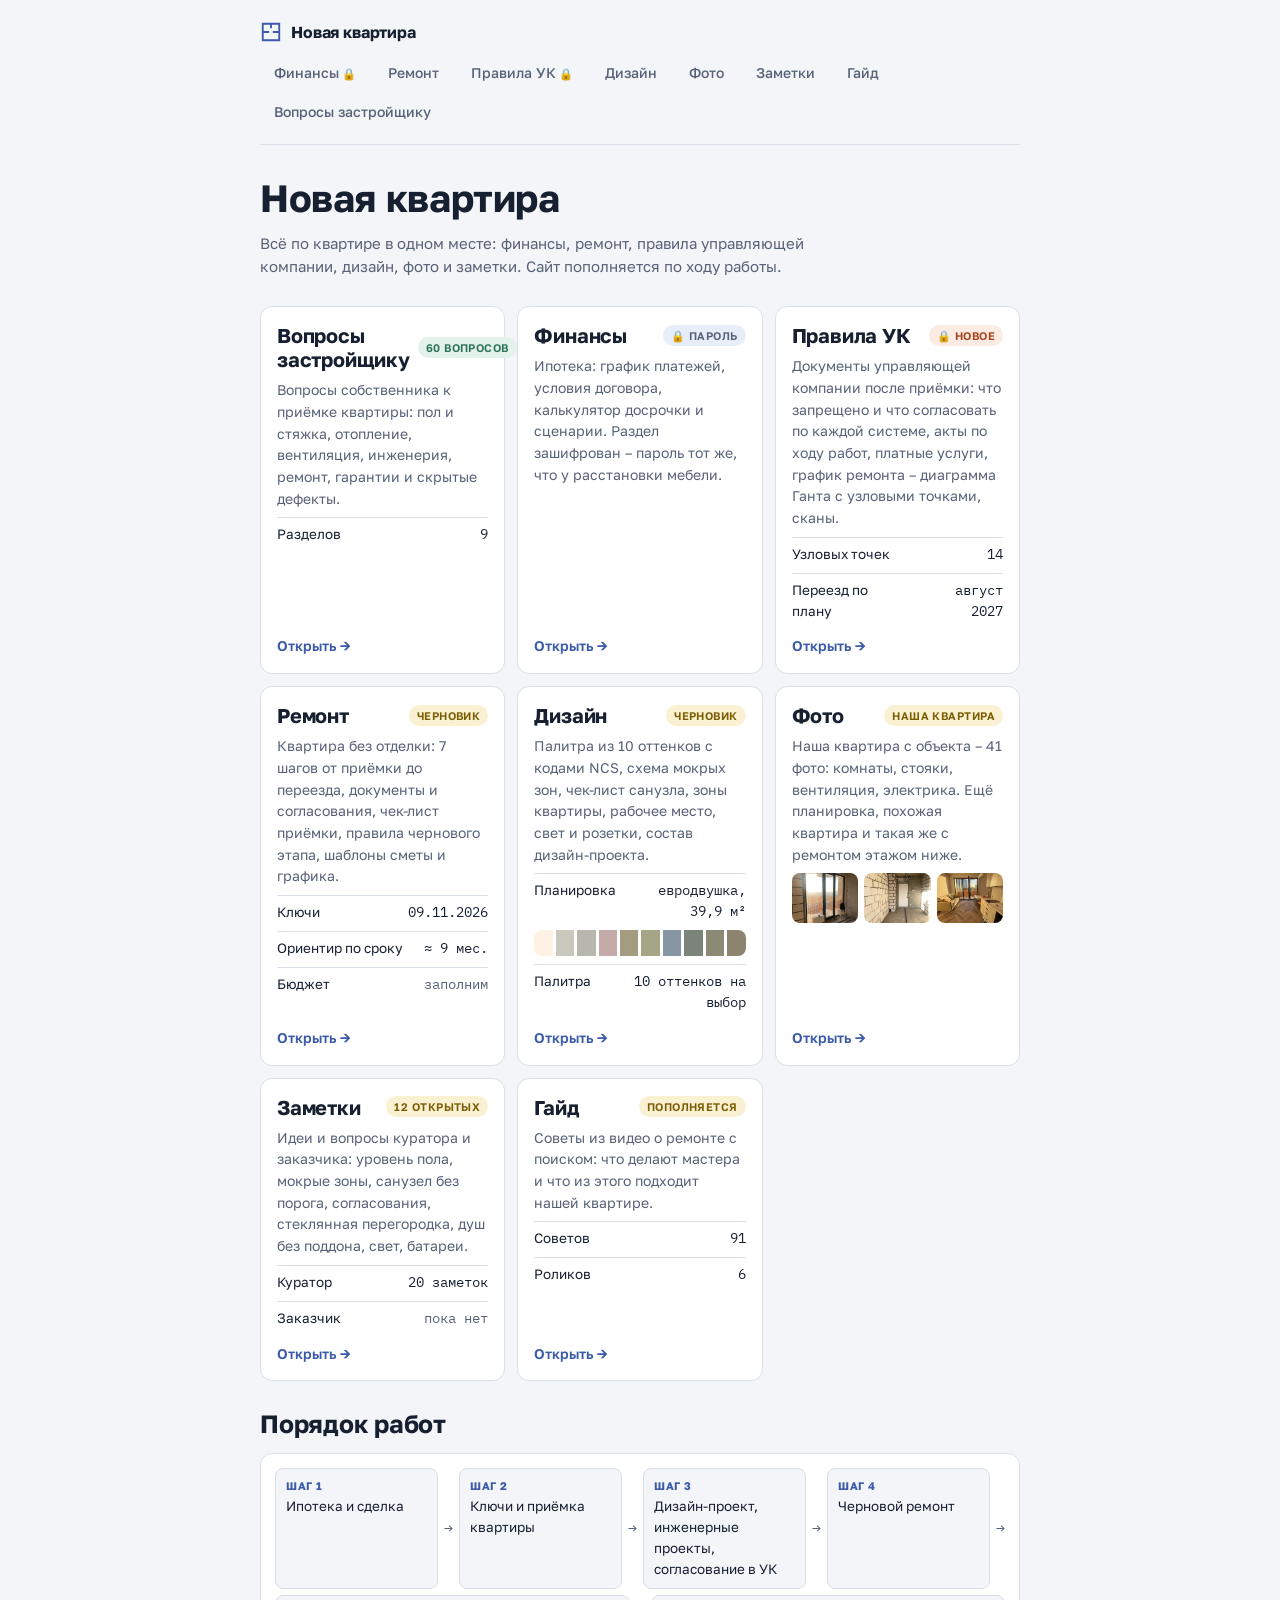
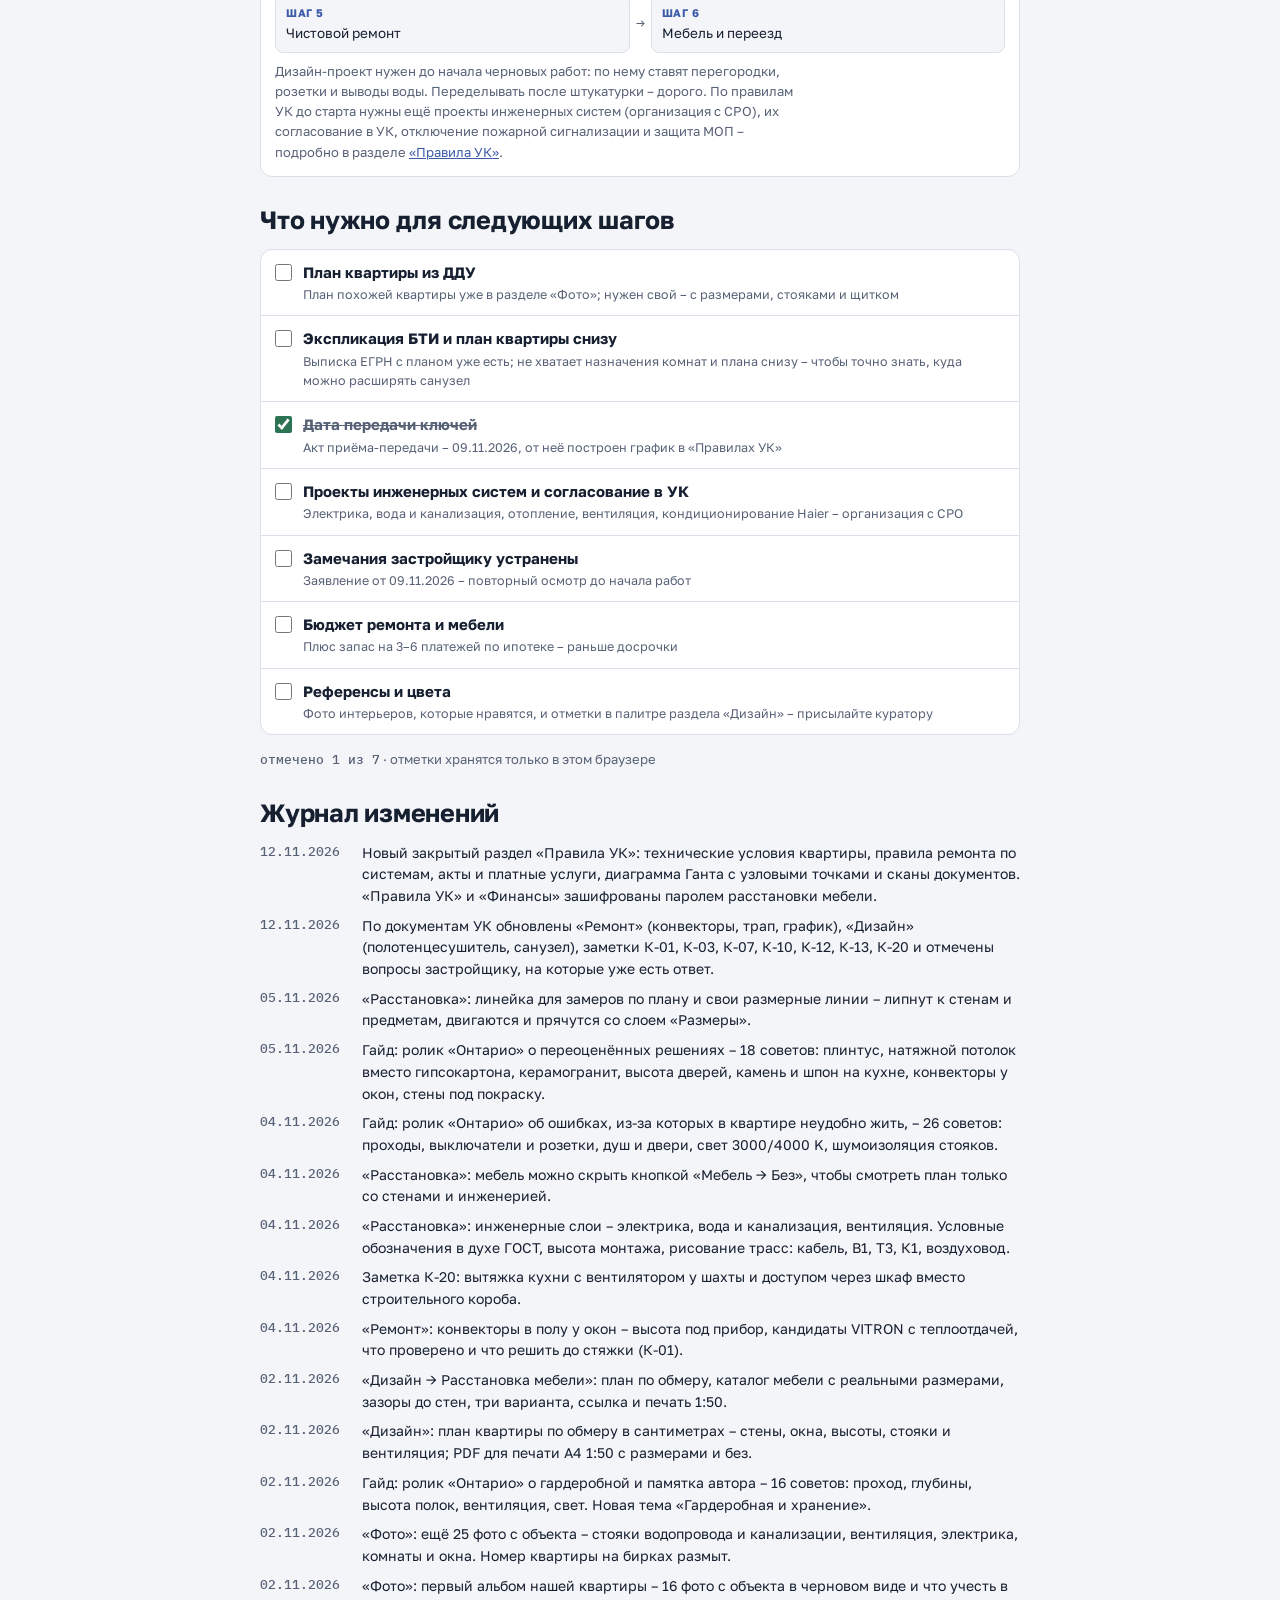
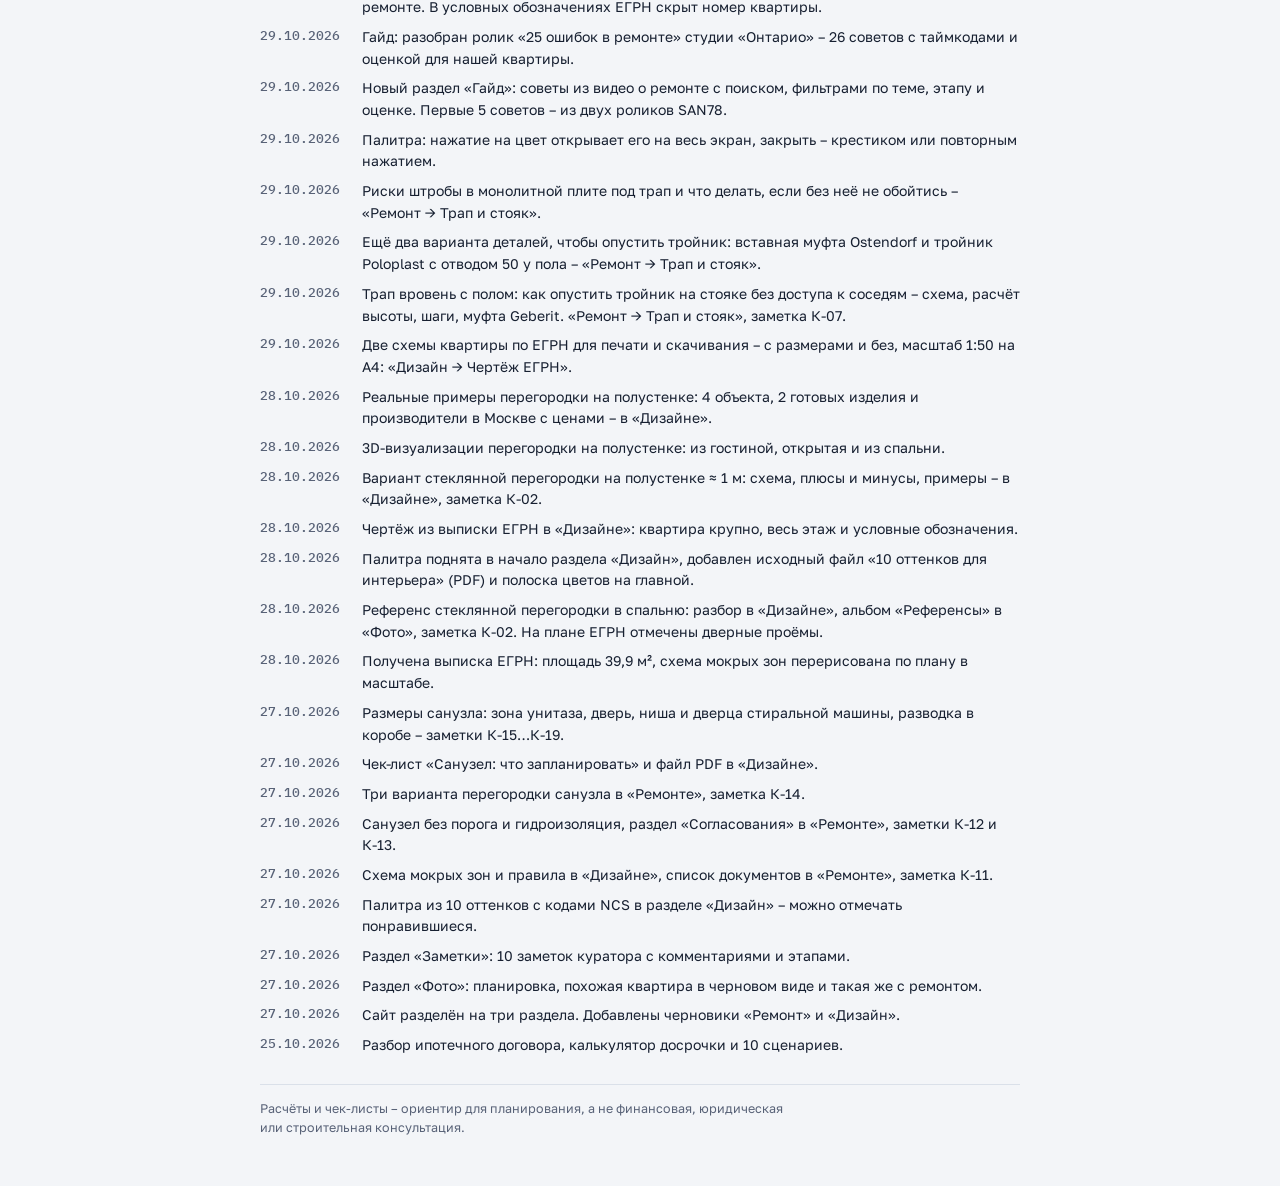
==== commit 146d7597: "Add encrypted UK rules section with Gantt; encrypt finances New pravila/ section from the management" ====
--- a/index.html
+++ b/index.html
@@ -15,28 +15,34 @@
 <div class="wrap">
 <header class="site">
   <a class="brand" href="./"><svg class="mark" viewBox="0 0 24 24" aria-hidden="true"><path d="M3 3h18v18H3zM3 12h7M14 12h7M12 3v5" fill="none" stroke="currentColor" stroke-width="2"/></svg>Новая квартира</a>
-  <nav class="sections" aria-label="Разделы сайта"><a href="finansy/">Финансы</a><a href="remont/">Ремонт</a><a href="dizain/">Дизайн</a><a href="foto/">Фото</a><a href="zametki/">Заметки</a><a href="gaid/">Гайд</a><a href="voprosy/">Вопросы застройщику</a></nav>
+  <nav class="sections" aria-label="Разделы сайта"><a class="lk" href="finansy/">Финансы</a><a href="remont/">Ремонт</a><a class="lk" href="pravila/">Правила УК</a><a href="dizain/">Дизайн</a><a href="foto/">Фото</a><a href="zametki/">Заметки</a><a href="gaid/">Гайд</a><a href="voprosy/">Вопросы застройщику</a></nav>
 </header>
 
 <div class="hero">
   <h1>Новая квартира</h1>
-  <p class="muted">Всё по квартире в одном месте: ипотека, ремонт, дизайн, фото и заметки. Сайт пополняется по ходу работы.</p>
+  <p class="muted">Всё по квартире в одном месте: финансы, ремонт, правила управляющей компании, дизайн, фото и заметки. Сайт пополняется по ходу работы.</p>
 </div>
 
 <section aria-label="Разделы">
   <div class="cards">
     <a class="card" href="voprosy/"><div class="top"><h2>Вопросы застройщику</h2><span class="chip o">60 вопросов</span></div><p>Вопросы собственника к приёмке квартиры: пол и стяжка, отопление, вентиляция, инженерия, ремонт, гарантии и скрытые дефекты.</p><div class="kv"><span>Разделов</span><span>9</span></div><span class="go">Открыть →</span></a>
     <a class="card" href="finansy/">
-      <div class="top"><h2>Финансы</h2><span class="chip o">Готово</span></div>
-      <p>Ипотека 9,17 млн под 19,7% на 30 лет: график платежей, условия договора, калькулятор досрочки и 10 сценариев.</p>
-      <div class="kv"><span>Платёж</span><span>153 431 ₽</span></div>
-      <div class="kv"><span>Проценты по графику</span><span>37,3 млн ₽</span></div>
+      <div class="top"><h2>Финансы</h2><span class="chip n">🔒 Пароль</span></div>
+      <p>Ипотека: график платежей, условия договора, калькулятор досрочки и сценарии. Раздел зашифрован – пароль тот же, что у расстановки мебели.</p>
+      <span class="go">Открыть →</span>
+    </a>
+    <a class="card" href="pravila/">
+      <div class="top"><h2>Правила УК</h2><span class="chip w">🔒 Новое</span></div>
+      <p>Документы управляющей компании после приёмки: что запрещено и что согласовать по каждой системе, акты по ходу работ, платные услуги, график ремонта – диаграмма Ганта с узловыми точками, сканы.</p>
+      <div class="kv"><span>Узловых точек</span><span>14</span></div>
+      <div class="kv"><span>Переезд по плану</span><span>август 2027</span></div>
       <span class="go">Открыть →</span>
     </a>
     <a class="card" href="remont/">
       <div class="top"><h2>Ремонт</h2><span class="chip c">Черновик</span></div>
       <p>Квартира без отделки: 7 шагов от приёмки до переезда, документы и согласования, чек-лист приёмки, правила чернового этапа, шаблоны сметы и графика.</p>
-      <div class="kv"><span>Ориентир по сроку</span><span>4–7 мес.</span></div>
+      <div class="kv"><span>Ключи</span><span>09.11.2026</span></div>
+      <div class="kv"><span>Ориентир по сроку</span><span>≈ 9 мес.</span></div>
       <div class="kv"><span>Бюджет</span><span class="tbd">заполним</span></div>
       <span class="go">Открыть →</span>
     </a>
@@ -77,12 +83,12 @@
     <div class="steps">
       <div class="step"><b>Шаг 1</b>Ипотека и сделка</div><span class="arrow">→</span>
       <div class="step"><b>Шаг 2</b>Ключи и приёмка квартиры</div><span class="arrow">→</span>
-      <div class="step"><b>Шаг 3</b>Дизайн-проект и смета</div><span class="arrow">→</span>
+      <div class="step"><b>Шаг 3</b>Дизайн-проект, инженерные проекты, согласование в УК</div><span class="arrow">→</span>
       <div class="step"><b>Шаг 4</b>Черновой ремонт</div><span class="arrow">→</span>
       <div class="step"><b>Шаг 5</b>Чистовой ремонт</div><span class="arrow">→</span>
       <div class="step"><b>Шаг 6</b>Мебель и переезд</div>
     </div>
-    <p class="small muted">Дизайн-проект нужен до начала черновых работ: по нему ставят перегородки, розетки и выводы воды. Переделывать после штукатурки – дорого.</p>
+    <p class="small muted">Дизайн-проект нужен до начала черновых работ: по нему ставят перегородки, розетки и выводы воды. Переделывать после штукатурки – дорого. По правилам УК до старта нужны ещё проекты инженерных систем (организация с СРО), их согласование в УК, отключение пожарной сигнализации и защита МОП – подробно в разделе <a href="pravila/">«Правила УК»</a>.</p>
   </div>
 </section>
 
@@ -91,7 +97,9 @@
   <ul class="checklist" data-list="home-next">
     <li><label><input type="checkbox" value="plan"><span><b>План квартиры из ДДУ</b><small>План похожей квартиры уже в разделе «Фото»; нужен свой – с размерами, стояками и щитком</small></span></label></li>
     <li><label><input type="checkbox" value="egrn"><span><b>Экспликация БТИ и план квартиры снизу</b><small>Выписка ЕГРН с планом уже есть; не хватает назначения комнат и плана снизу – чтобы точно знать, куда можно расширять санузел</small></span></label></li>
-    <li><label><input type="checkbox" value="keys"><span><b>Дата передачи ключей</b><small>От неё считается график ремонта</small></span></label></li>
+    <li><label><input type="checkbox" value="keys" checked><span><b>Дата передачи ключей</b><small>Акт приёма-передачи – 09.11.2026, от неё построен график в «Правилах УК»</small></span></label></li>
+    <li><label><input type="checkbox" value="uk-projects"><span><b>Проекты инженерных систем и согласование в УК</b><small>Электрика, вода и канализация, отопление, вентиляция, кондиционирование Haier – организация с СРО</small></span></label></li>
+    <li><label><input type="checkbox" value="uk-remarks"><span><b>Замечания застройщику устранены</b><small>Заявление от 09.11.2026 – повторный осмотр до начала работ</small></span></label></li>
     <li><label><input type="checkbox" value="budget"><span><b>Бюджет ремонта и мебели</b><small>Плюс запас на 3–6 платежей по ипотеке – раньше досрочки</small></span></label></li>
     <li><label><input type="checkbox" value="style"><span><b>Референсы и цвета</b><small>Фото интерьеров, которые нравятся, и отметки в палитре раздела «Дизайн» – присылайте куратору</small></span></label></li>
   </ul>
@@ -101,6 +109,8 @@
 <section>
   <h2>Журнал изменений</h2>
   <ul class="log">
+    <li><time datetime="2026-11-12">12.11.2026</time><span>Новый закрытый раздел «Правила УК»: технические условия квартиры, правила ремонта по системам, акты и платные услуги, диаграмма Ганта с узловыми точками и сканы документов. «Правила УК» и «Финансы» зашифрованы паролем расстановки мебели.</span></li>
+    <li><time datetime="2026-11-12">12.11.2026</time><span>По документам УК обновлены «Ремонт» (конвекторы, трап, график), «Дизайн» (полотенцесушитель, санузел), заметки К-01, К-03, К-07, К-10, К-12, К-13, К-20 и отмечены вопросы застройщику, на которые уже есть ответ.</span></li>
     <li><time datetime="2026-11-05">05.11.2026</time><span>«Расстановка»: линейка для замеров по плану и свои размерные линии – липнут к стенам и предметам, двигаются и прячутся со слоем «Размеры».</span></li>
     <li><time datetime="2026-11-05">05.11.2026</time><span>Гайд: ролик «Онтарио» о переоценённых решениях – 18 советов: плинтус, натяжной потолок вместо гипсокартона, керамогранит, высота дверей, камень и шпон на кухне, конвекторы у окон, стены под покраску.</span></li>
     <li><time datetime="2026-11-04">04.11.2026</time><span>Гайд: ролик «Онтарио» об ошибках, из-за которых в квартире неудобно жить, – 26 советов: проходы, выключатели и розетки, душ и двери, свет 3000/4000 K, шумоизоляция стояков.</span></li>
--- a/assets/site.css
+++ b/assets/site.css
@@ -530,3 +530,21 @@
 .gch{display:flex;flex-wrap:wrap;gap:5px 6px;align-items:center;font-size:12.5px;color:var(--muted)}
 .gch a{text-decoration:none;color:var(--ink);background:var(--tint);border-radius:999px;padding:3px 9px}
 .gch a b{font:600 11.5px var(--f-num);color:var(--accent);margin-right:2px}
+
+/* Закрытые страницы (assets/lock.js): форма пароля вместо содержимого */
+.sgate{display:none}
+body.locked .sgate{display:flex;min-height:60vh;align-items:center;justify-content:center}
+body.locked #secure{display:none}
+.sgate .gatebox{background:var(--surface);border:1px solid var(--line);border-radius:14px;padding:22px;display:flex;flex-direction:column;gap:12px;width:min(340px,100%)}
+.sgate .gatebox h2{margin:0}
+.sgate .gatebox input{font:600 18px var(--f-num);color:var(--ink);background:var(--bg);border:1px solid var(--line);border-radius:10px;padding:10px 12px;letter-spacing:.12em}
+.sgate .gatebox .sbtn{padding:10px;font-size:15px}
+.sgate #gateM{color:var(--warn);min-height:1.2em;margin:0}
+.lockbar{display:flex;justify-content:flex-end;margin:6px 0 -6px}
+.sections a.lk::after{content:" 🔒";font-size:.8em}
+.sbtn{font:500 13px var(--f-body);color:var(--ink);background:var(--surface);border:1px solid var(--line);border-radius:8px;padding:6px 10px;cursor:pointer;white-space:nowrap}
+.sbtn:hover{border-color:var(--accent);color:var(--accent)}
+.sbtn.on{background:var(--ink);color:var(--surface);border-color:var(--ink)}
+.sbtn:disabled{opacity:.45;cursor:default}
+.upd{font-size:13.5px;color:var(--ink);background:var(--chk-bg);border-left:3px solid var(--chk);border-radius:0 8px 8px 0;padding:8px 12px;margin:8px 0}
+.upd b{font-weight:600}
